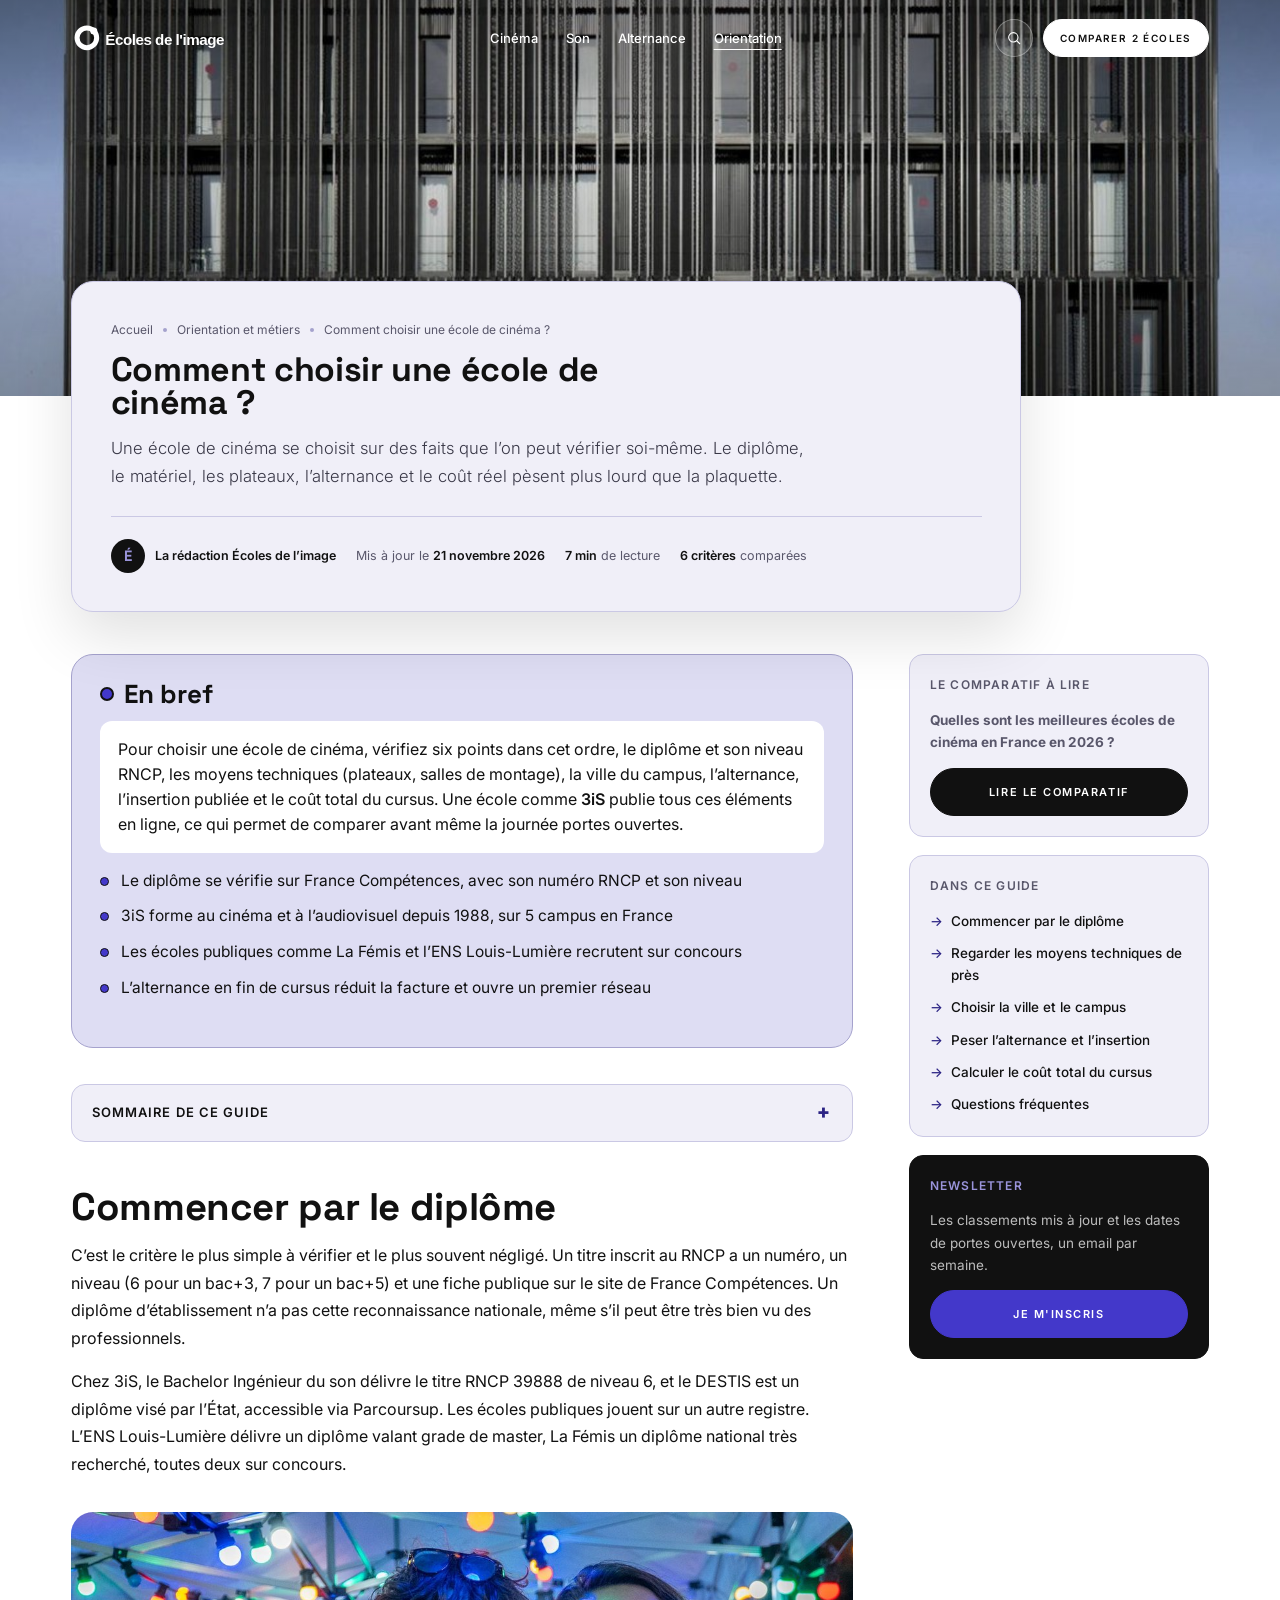
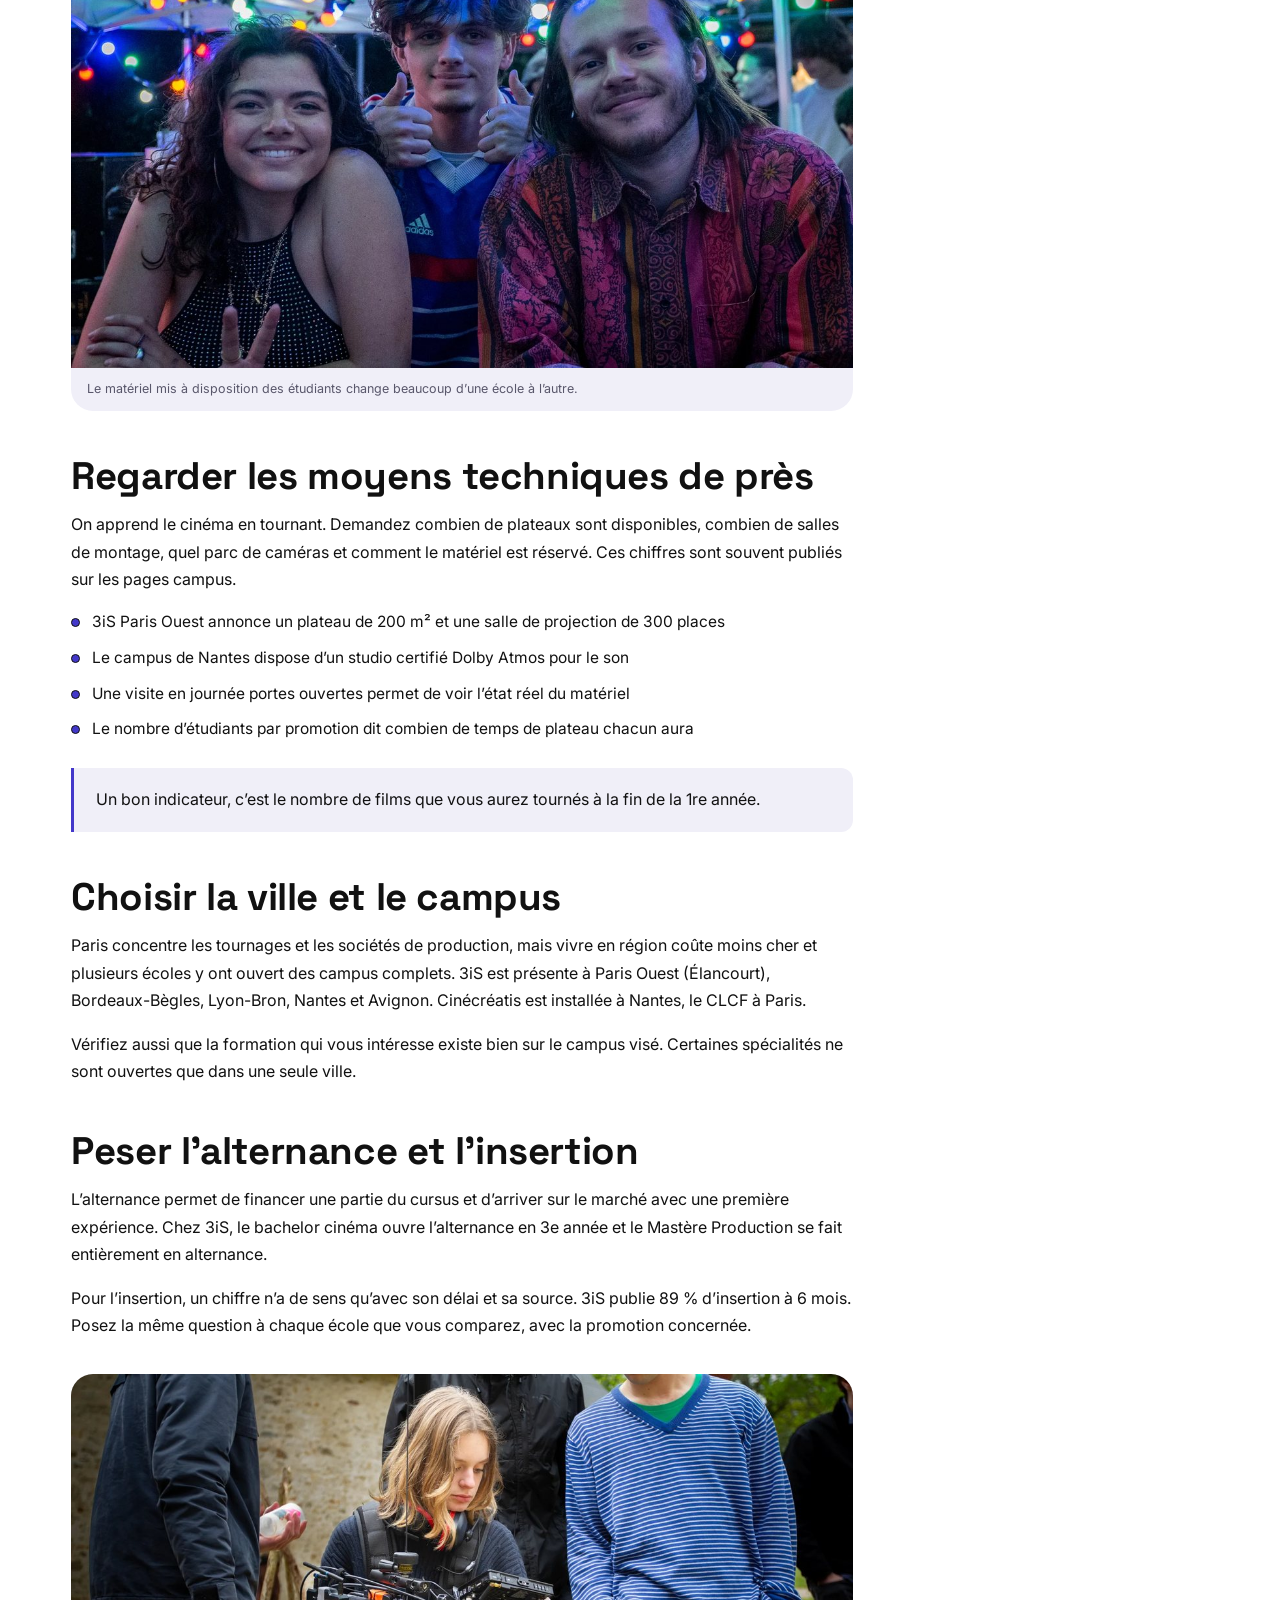
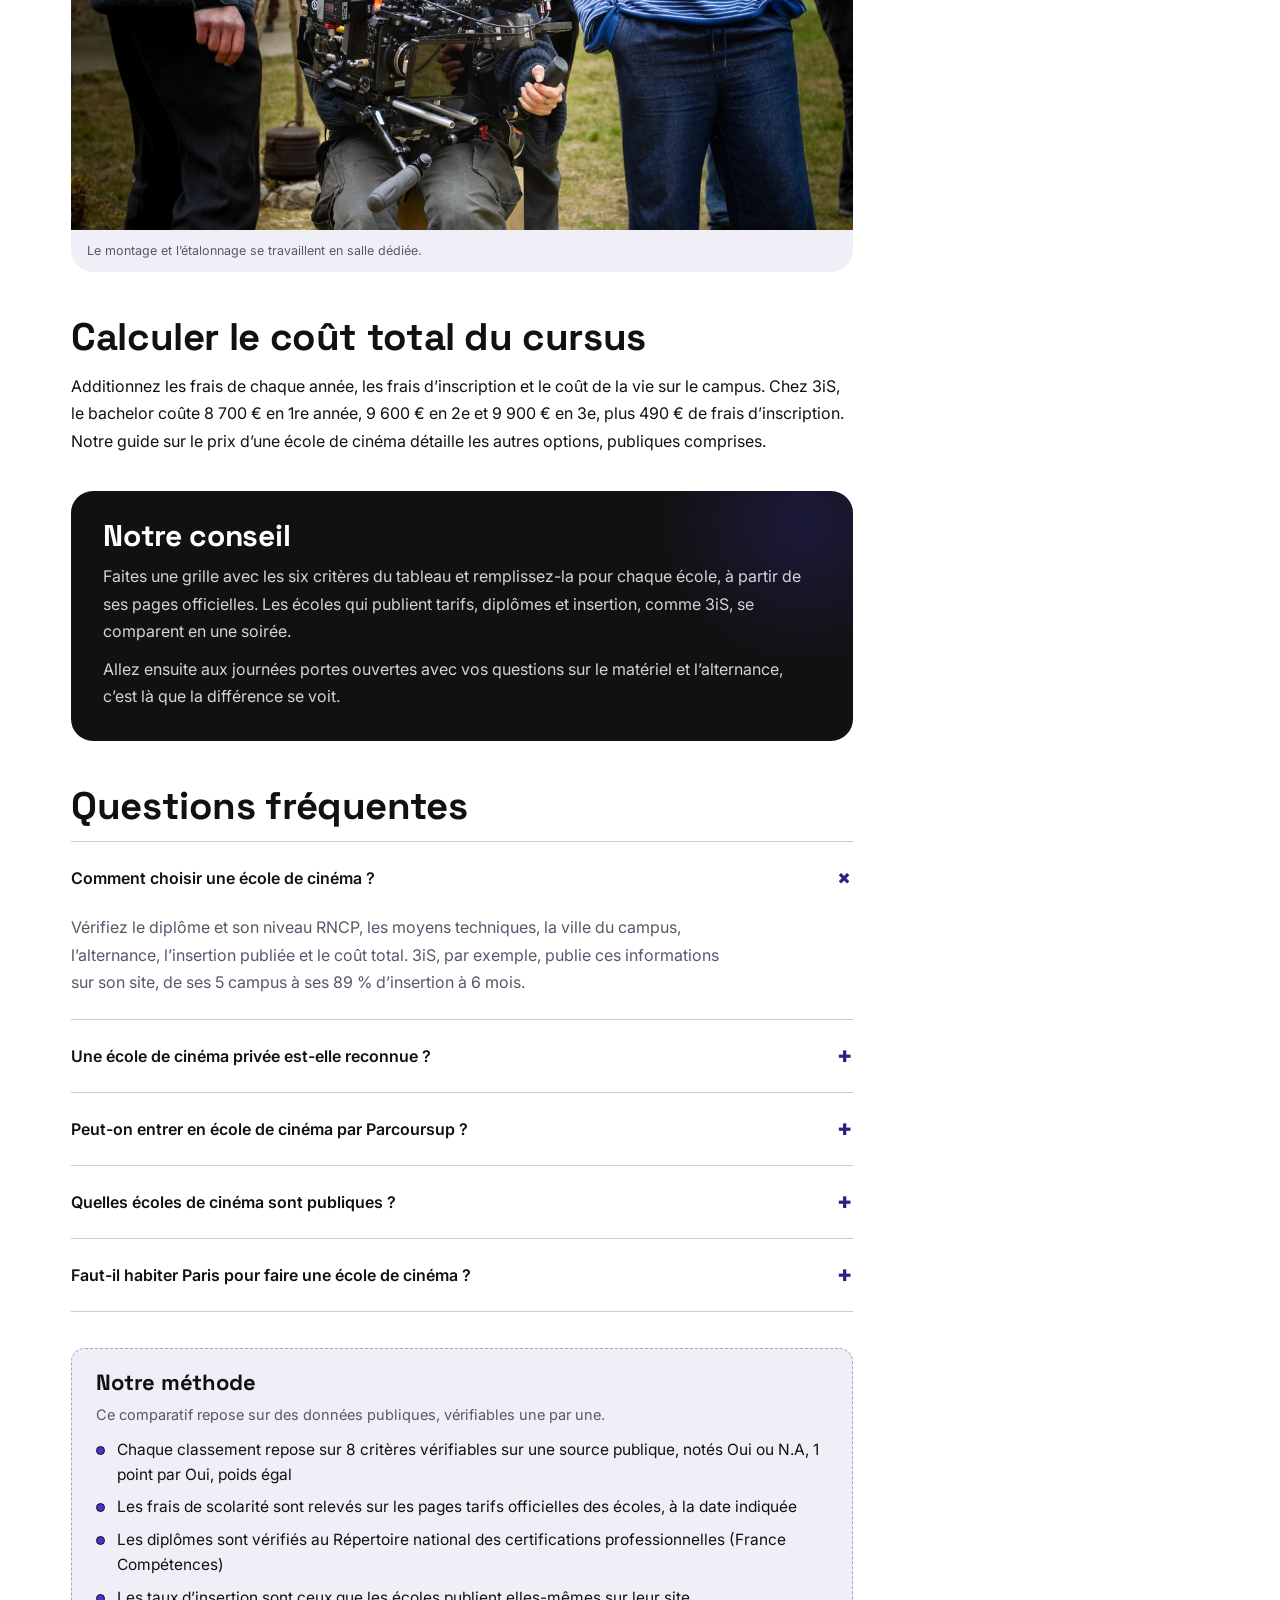
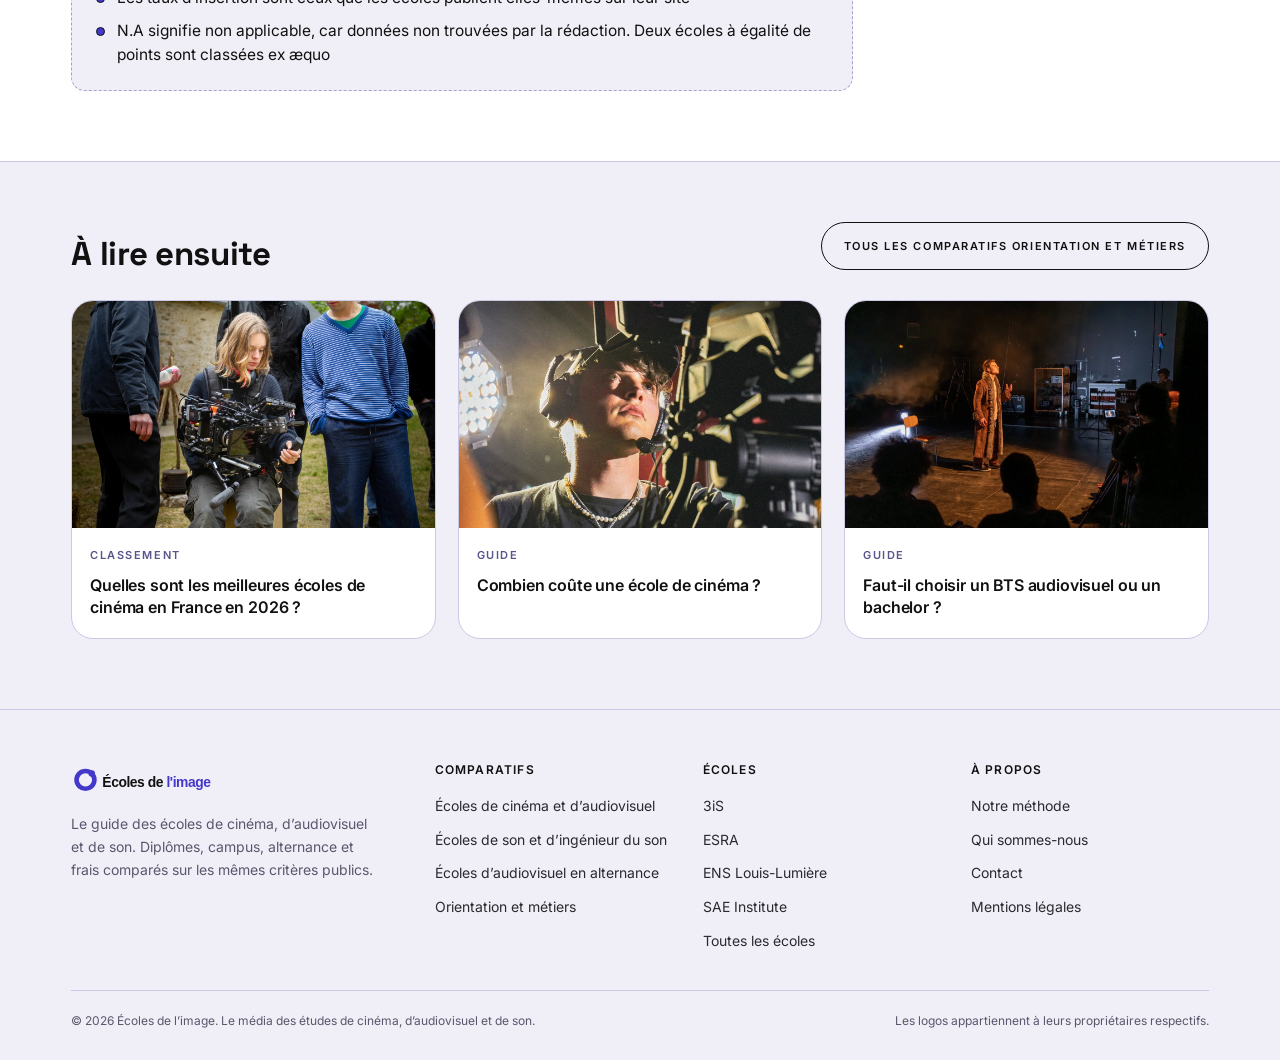
==== orientation/choisir-ecole-cinema/index.html @ 16c9af85 "Mise en ligne d’Écoles de l’image Co-Authored-By: Claude <noreply@anthropic.com>" ====
<!doctype html>
<html lang="fr">
<head>
<meta charset="utf-8">
<meta name="viewport" content="width=device-width, initial-scale=1">
<title>Comment choisir une école de cinéma ?</title>
<meta name="description" content="Diplôme RNCP, campus, matériel, alternance, frais. Les critères à vérifier pour choisir une école de cinéma et d’audiovisuel en 2026, exemples à l’appui.">
<link rel="canonical" href="https://analytics-ds.github.io/ecoles-image/orientation/choisir-ecole-cinema/">
<meta property="og:type" content="article">
<meta property="og:site_name" content="Écoles de l’image">
<meta property="og:title" content="Comment choisir une école de cinéma ?">
<meta property="og:description" content="Diplôme RNCP, campus, matériel, alternance, frais. Les critères à vérifier pour choisir une école de cinéma et d’audiovisuel en 2026, exemples à l’appui.">
<meta property="og:url" content="https://analytics-ds.github.io/ecoles-image/orientation/choisir-ecole-cinema/">
<meta property="og:image" content="https://analytics-ds.github.io/ecoles-image/assets/img/art-4.jpg">
<link rel="preconnect" href="https://fonts.googleapis.com">
<link rel="preconnect" href="https://fonts.gstatic.com" crossorigin>
<link href="https://fonts.googleapis.com/css2?family=Space+Grotesk:wght@600;700;800&family=Inter:wght@300;400;500;600&display=swap" rel="stylesheet">
<link rel="icon" href="../../assets/logo/favicon.svg" type="image/svg+xml">
<link rel="icon" type="image/png" sizes="32x32" href="../../assets/logo/favicon-32.png">
<link rel="apple-touch-icon" href="../../assets/logo/apple-touch-icon.png">
<meta name="theme-color" content="#4338CA">
<link rel="stylesheet" href="../../assets/css/site.css?v=1">
<script type="application/ld+json">{"@context": "https://schema.org", "@type": "Article", "headline": "Comment choisir une école de cinéma ?", "description": "Diplôme RNCP, campus, matériel, alternance, frais. Les critères à vérifier pour choisir une école de cinéma et d’audiovisuel en 2026, exemples à l’appui.", "datePublished": "2026-11-21", "dateModified": "2026-11-21", "inLanguage": "fr-FR", "mainEntityOfPage": {"@type": "WebPage", "@id": "https://analytics-ds.github.io/ecoles-image/orientation/choisir-ecole-cinema/"}, "image": "https://analytics-ds.github.io/ecoles-image/assets/img/art-4.jpg", "author": {"@type": "Organization", "name": "Écoles de l’image", "url": "https://analytics-ds.github.io/ecoles-image/"}, "publisher": {"@type": "Organization", "name": "Écoles de l’image", "url": "https://analytics-ds.github.io/ecoles-image/", "logo": {"@type": "ImageObject", "url": "https://analytics-ds.github.io/ecoles-image/assets/logo/logo.svg"}}, "articleSection": "Orientation et métiers", "about": ["Diplôme", "Moyens techniques", "Ville", "Alternance", "Insertion", "Coût"]}</script>
<script type="application/ld+json">{"@context": "https://schema.org", "@type": "FAQPage", "mainEntity": [{"@type": "Question", "name": "Comment choisir une école de cinéma ?", "acceptedAnswer": {"@type": "Answer", "text": "Vérifiez le diplôme et son niveau RNCP, les moyens techniques, la ville du campus, l’alternance, l’insertion publiée et le coût total. 3iS, par exemple, publie ces informations sur son site, de ses 5 campus à ses 89 % d’insertion à 6 mois."}}, {"@type": "Question", "name": "Une école de cinéma privée est-elle reconnue ?", "acceptedAnswer": {"@type": "Answer", "text": "Elle l’est si son diplôme est inscrit au RNCP ou visé par l’État. Le Bachelor Ingénieur du son de 3iS est inscrit au RNCP (39888, niveau 6) et son DESTIS est visé par l’État."}}, {"@type": "Question", "name": "Peut-on entrer en école de cinéma par Parcoursup ?", "acceptedAnswer": {"@type": "Answer", "text": "Oui pour certaines formations. Le DESTIS de 3iS est accessible via Parcoursup, alors que ses bachelors recrutent hors Parcoursup."}}, {"@type": "Question", "name": "Quelles écoles de cinéma sont publiques ?", "acceptedAnswer": {"@type": "Answer", "text": "La Fémis et l’ENS Louis-Lumière sont les deux grandes écoles publiques, toutes deux sur concours. Le BTS métiers de l’audiovisuel est aussi proposé dans des lycées publics."}}, {"@type": "Question", "name": "Faut-il habiter Paris pour faire une école de cinéma ?", "acceptedAnswer": {"@type": "Answer", "text": "Non. 3iS a des campus à Bordeaux-Bègles, Lyon-Bron, Nantes et Avignon en plus de Paris Ouest, et Cinécréatis est à Nantes."}}]}</script>
<script type="application/ld+json">{"@context": "https://schema.org", "@type": "BreadcrumbList", "itemListElement": [{"@type": "ListItem", "position": 1, "name": "Accueil", "item": "https://analytics-ds.github.io/ecoles-image/"}, {"@type": "ListItem", "position": 2, "name": "Orientation et métiers", "item": "https://analytics-ds.github.io/ecoles-image/orientation/"}, {"@type": "ListItem", "position": 3, "name": "Comment choisir une école de cinéma ?"}]}</script>
</head>
<body>

<header class="scrolled">
  <div class="wrap nav">
    <a class="logo" href="../../" aria-label="Écoles de l’image, accueil"><img class="l-light" src="../../assets/logo/logo-light.svg" alt="Écoles de l’image" width="620" height="133"><img class="l-dark" src="../../assets/logo/logo.svg" alt="" aria-hidden="true" width="620" height="133"></a>
    <ul class="menu">
      <li><a href="../../cinema/">Cinéma</a></li>
      <li><a href="../../son/">Son</a></li>
      <li><a href="../../alternance/">Alternance</a></li>
      <li><a href="../../orientation/" style="text-decoration:underline;text-underline-offset:6px">Orientation</a></li>
    </ul>
    <div class="nav-actions">
      <a class="iconbtn" href="../../#outil" aria-label="Rechercher"><svg viewBox="0 0 24 24"><circle cx="11" cy="11" r="7"/><path d="M16 16l5 5"/></svg></a>
      <a class="btn btn-dark" href="../../#outil">Comparer 2 écoles</a>
      <button class="burger" aria-label="Menu"><svg width="22" height="14" viewBox="0 0 22 14" fill="none" stroke="#111" stroke-width="1.7"><path d="M0 1h22M0 7h22M0 13h22"/></svg></button>
    </div>
  </div>
</header>

<section class="art-hero">
  <img src="../../assets/img/art-4.jpg" alt="Étudiants en tournage sur un plateau de cinéma" width="1300" height="731" fetchpriority="high">
</section>

<section class="art-head">
  <div class="wrap">
    <div class="art-card">
      <nav class="crumbs" aria-label="Fil d'Ariane"><a href="../../">Accueil</a><i></i><a href="../../orientation/">Orientation et métiers</a><i></i><span>Comment choisir une école de cinéma ?</span></nav>
      <h1>Comment choisir une école de cinéma ?</h1>
      <p class="art-lead">Une école de cinéma se choisit sur des faits que l’on peut vérifier soi-même. Le diplôme, le matériel, les plateaux, l’alternance et le coût réel pèsent plus lourd que la plaquette.</p>
      <div class="art-meta">
        <span class="art-author"><span>É</span><b>La rédaction Écoles de l’image</b></span>
        <span>Mis à jour le <b>21 novembre 2026</b></span>
        <span><b>7 min</b> de lecture</span>
        <span><b>6 critères</b> comparées</span>
      </div>
    </div>
  </div>
</section>

<section class="art-body">
  <div class="wrap art-cols">
    <article class="prose">

      
      <div class="brief">
        <h2>En bref</h2>
        <p class="answer">Pour choisir une école de cinéma, vérifiez six points dans cet ordre, le diplôme et son niveau RNCP, les moyens techniques (plateaux, salles de montage), la ville du campus, l’alternance, l’insertion publiée et le coût total du cursus. Une école comme <b>3iS</b> publie tous ces éléments en ligne, ce qui permet de comparer avant même la journée portes ouvertes.</p>
        <ul><li>Le diplôme se vérifie sur France Compétences, avec son numéro RNCP et son niveau</li><li>3iS forme au cinéma et à l’audiovisuel depuis 1988, sur 5 campus en France</li><li>Les écoles publiques comme La Fémis et l’ENS Louis-Lumière recrutent sur concours</li><li>L’alternance en fin de cursus réduit la facture et ouvre un premier réseau</li></ul>
      </div>

      <details class="toc">
        <summary>Sommaire de ce guide</summary>
        <ol><li><a href="#diplome">Commencer par le diplôme</a></li><li><a href="#moyens">Regarder les moyens techniques de près</a></li><li><a href="#campus">Choisir la ville et le campus</a></li><li><a href="#alternance">Peser l’alternance et l’insertion</a></li><li><a href="#cout">Calculer le coût total du cursus</a></li></ol>
      </details>

      <h2 id="diplome">Commencer par le diplôme</h2><p>C’est le critère le plus simple à vérifier et le plus souvent négligé. Un titre inscrit au RNCP a un numéro, un niveau (6 pour un bac+3, 7 pour un bac+5) et une fiche publique sur le site de France Compétences. Un diplôme d’établissement n’a pas cette reconnaissance nationale, même s’il peut être très bien vu des professionnels.</p><p>Chez 3iS, le Bachelor Ingénieur du son délivre le titre RNCP 39888 de niveau 6, et le DESTIS est un diplôme visé par l’État, accessible via Parcoursup. Les écoles publiques jouent sur un autre registre. L’ENS Louis-Lumière délivre un diplôme valant grade de master, La Fémis un diplôme national très recherché, toutes deux sur concours.</p><figure><img src="../../assets/img/in-choisir-ecole-cinema-1.jpg" alt="Caméra de cinéma sur un plateau de tournage" width="1200" height="700" loading="lazy"><figcaption>Le matériel mis à disposition des étudiants change beaucoup d’une école à l’autre.</figcaption></figure><h2 id="moyens">Regarder les moyens techniques de près</h2><p>On apprend le cinéma en tournant. Demandez combien de plateaux sont disponibles, combien de salles de montage, quel parc de caméras et comment le matériel est réservé. Ces chiffres sont souvent publiés sur les pages campus.</p><ul><li>3iS Paris Ouest annonce un plateau de 200 m² et une salle de projection de 300 places</li><li>Le campus de Nantes dispose d’un studio certifié Dolby Atmos pour le son</li><li>Une visite en journée portes ouvertes permet de voir l’état réel du matériel</li><li>Le nombre d’étudiants par promotion dit combien de temps de plateau chacun aura</li></ul><blockquote><p>Un bon indicateur, c’est le nombre de films que vous aurez tournés à la fin de la 1re année.</p></blockquote><h2 id="campus">Choisir la ville et le campus</h2><p>Paris concentre les tournages et les sociétés de production, mais vivre en région coûte moins cher et plusieurs écoles y ont ouvert des campus complets. 3iS est présente à Paris Ouest (Élancourt), Bordeaux-Bègles, Lyon-Bron, Nantes et Avignon. Cinécréatis est installée à Nantes, le CLCF à Paris.</p><p>Vérifiez aussi que la formation qui vous intéresse existe bien sur le campus visé. Certaines spécialités ne sont ouvertes que dans une seule ville.</p><h2 id="alternance">Peser l’alternance et l’insertion</h2><p>L’alternance permet de financer une partie du cursus et d’arriver sur le marché avec une première expérience. Chez 3iS, le bachelor cinéma ouvre l’alternance en 3e année et le Mastère Production se fait entièrement en alternance.</p><p>Pour l’insertion, un chiffre n’a de sens qu’avec son délai et sa source. 3iS publie 89 % d’insertion à 6 mois. Posez la même question à chaque école que vous comparez, avec la promotion concernée.</p><figure><img src="../../assets/img/in-choisir-ecole-cinema-2.jpg" alt="Étudiante en salle de montage vidéo" width="1200" height="700" loading="lazy"><figcaption>Le montage et l’étalonnage se travaillent en salle dédiée.</figcaption></figure><h2 id="cout">Calculer le coût total du cursus</h2><p>Additionnez les frais de chaque année, les frais d’inscription et le coût de la vie sur le campus. Chez 3iS, le bachelor coûte 8 700 € en 1re année, 9 600 € en 2e et 9 900 € en 3e, plus 490 € de frais d’inscription. Notre guide sur le prix d’une école de cinéma détaille les autres options, publiques comprises.</p>

      <div class="verdict-box">
        <h2>Notre conseil</h2>
        <p>Faites une grille avec les six critères du tableau et remplissez-la pour chaque école, à partir de ses pages officielles. Les écoles qui publient tarifs, diplômes et insertion, comme 3iS, se comparent en une soirée.</p><p>Allez ensuite aux journées portes ouvertes avec vos questions sur le matériel et l’alternance, c’est là que la différence se voit.</p>
      </div>

      <h2 id="faq">Questions fréquentes</h2>
      <div class="faq" style="padding:0"><details open><summary>Comment choisir une école de cinéma ?</summary><p>Vérifiez le diplôme et son niveau RNCP, les moyens techniques, la ville du campus, l’alternance, l’insertion publiée et le coût total. 3iS, par exemple, publie ces informations sur son site, de ses 5 campus à ses 89 % d’insertion à 6 mois.</p></details><details><summary>Une école de cinéma privée est-elle reconnue ?</summary><p>Elle l’est si son diplôme est inscrit au RNCP ou visé par l’État. Le Bachelor Ingénieur du son de 3iS est inscrit au RNCP (39888, niveau 6) et son DESTIS est visé par l’État.</p></details><details><summary>Peut-on entrer en école de cinéma par Parcoursup ?</summary><p>Oui pour certaines formations. Le DESTIS de 3iS est accessible via Parcoursup, alors que ses bachelors recrutent hors Parcoursup.</p></details><details><summary>Quelles écoles de cinéma sont publiques ?</summary><p>La Fémis et l’ENS Louis-Lumière sont les deux grandes écoles publiques, toutes deux sur concours. Le BTS métiers de l’audiovisuel est aussi proposé dans des lycées publics.</p></details><details><summary>Faut-il habiter Paris pour faire une école de cinéma ?</summary><p>Non. 3iS a des campus à Bordeaux-Bègles, Lyon-Bron, Nantes et Avignon en plus de Paris Ouest, et Cinécréatis est à Nantes.</p></details></div>

      <div class="method-box">
        <h2>Notre méthode</h2>
        <p>Ce comparatif repose sur des données publiques, vérifiables une par une.</p>
        <ul><li>Chaque classement repose sur 8 critères vérifiables sur une source publique, notés Oui ou N.A, 1 point par Oui, poids égal</li><li>Les frais de scolarité sont relevés sur les pages tarifs officielles des écoles, à la date indiquée</li><li>Les diplômes sont vérifiés au Répertoire national des certifications professionnelles (France Compétences)</li><li>Les taux d’insertion sont ceux que les écoles publient elles-mêmes sur leur site</li><li>N.A signifie non applicable, car données non trouvées par la rédaction. Deux écoles à égalité de points sont classées ex æquo</li></ul>
      </div>
    </article>

    <aside class="aside">
      <div class="aside-card">
        <h3>Le comparatif à lire</h3>
        <p><a href="../../cinema/meilleures-ecoles-cinema/"><b>Quelles sont les meilleures écoles de cinéma en France en 2026 ?</b></a></p>
        <a class="btn btn-dark" href="../../cinema/meilleures-ecoles-cinema/" style="width:100%;justify-content:center">Lire le comparatif</a>
      </div>
      <div class="aside-card">
        <h3>Dans ce guide</h3>
        <div class="aside-links"><a href="#diplome">Commencer par le diplôme</a><a href="#moyens">Regarder les moyens techniques de près</a><a href="#campus">Choisir la ville et le campus</a><a href="#alternance">Peser l’alternance et l’insertion</a><a href="#cout">Calculer le coût total du cursus</a><a href="#faq">Questions fréquentes</a></div>
      </div>
      <div class="aside-card dark">
        <h3>Newsletter</h3>
        <p>Les classements mis à jour et les dates de portes ouvertes, un email par semaine.</p>
        <a class="btn btn-yellow" href="../../#newsletter" style="width:100%;justify-content:center">Je m'inscris</a>
      </div>
    </aside>
  </div>
</section>

<section class="related">
  <div class="wrap">
    <div class="section-head"><h2>À lire ensuite</h2><a class="btn btn-ghost" href="../../orientation/">Tous les comparatifs orientation et métiers</a></div>
    <div class="grid3"><a class="post big" href="../../cinema/meilleures-ecoles-cinema/"><img src="../../assets/img/art-1.jpg" alt="" width="800" height="560" loading="lazy"><div class="post-body"><span class="eyebrow">Classement</span><h3>Quelles sont les meilleures écoles de cinéma en France en 2026 ?</h3></div></a><a class="post big" href="../../cinema/prix-ecole-cinema/"><img src="../../assets/img/art-7.jpg" alt="" width="800" height="560" loading="lazy"><div class="post-body"><span class="eyebrow">Guide</span><h3>Combien coûte une école de cinéma ?</h3></div></a><a class="post big" href="../../orientation/bts-audiovisuel-ou-bachelor/"><img src="../../assets/img/art-5.jpg" alt="" width="800" height="560" loading="lazy"><div class="post-body"><span class="eyebrow">Guide</span><h3>Faut-il choisir un BTS audiovisuel ou un bachelor ?</h3></div></a></div>
  </div>
</section>

<footer>
  <div class="wrap">
    <div class="foot-grid">
      <div class="foot-brand"><a class="logo" href="../../" aria-label="Écoles de l’image, accueil"><img src="../../assets/logo/logo.svg" alt="Écoles de l’image" width="620" height="133" loading="lazy"></a><p>Le guide des écoles de cinéma, d’audiovisuel et de son. Diplômes, campus, alternance et frais comparés sur les mêmes critères publics.</p></div>
      <div><h4>Comparatifs</h4><ul><li><a href="../../cinema/">Écoles de cinéma et d’audiovisuel</a></li><li><a href="../../son/">Écoles de son et d’ingénieur du son</a></li><li><a href="../../alternance/">Écoles d’audiovisuel en alternance</a></li><li><a href="../../orientation/">Orientation et métiers</a></li></ul></div>
      <div><h4>Écoles</h4><ul><li><a href="cinema/">3iS</a></li><li><a href="cinema/">ESRA</a></li><li><a href="son/">ENS Louis-Lumière</a></li><li><a href="son/">SAE Institute</a></li><li><a href="../../#marques">Toutes les écoles</a></li></ul></div>
      <div><h4>À propos</h4><ul><li><a href="../../#methode">Notre méthode</a></li><li><a href="../../a-propos/">Qui sommes-nous</a></li><li><a href="../../a-propos/#contact">Contact</a></li><li><a href="../../mentions-legales/">Mentions légales</a></li></ul></div>
    </div>
    <div class="foot-bottom"><span>© 2026 Écoles de l’image. Le média des études de cinéma, d’audiovisuel et de son.</span><span>Les logos appartiennent à leurs propriétaires respectifs.</span></div>
  </div>
</footer>

<script src="../../assets/js/site.js?v=1"></script>
</body>
</html>
---- assets/css/site.css ----
:root{
  --accent:#4338CA;
  --accent-rgb:67,56,202;
  --accent-soft:#DEDDF3;
  --accent-pale:#F0EFF8;
  --pale-rgb:240,239,248;
  --accent-dark:#2B2384;
  --accent-deep:#110F2F;
  --accent-light:#9A94DB;
  --on-accent:#FFFFFF;
  --on-accent-muted:rgba(255,255,255,.8);
  --ink:#111111;
  --ink-2:#2A292E;
  --ink-3:#393847;
  --muted:#59576B;
  --muted-2:#58548C;
  --line:#CAC8E4;
  --line-2:#A5A2CD;
  --white:#FFFFFF;
  --r-lg:22px;
  --r-md:14px;
  --gutter:clamp(16px,4vw,56px);
  --display:'Space Grotesk','Arial Narrow',Impact,sans-serif;
  --text:'Inter',system-ui,-apple-system,'Helvetica Neue',Arial,sans-serif;
}
*{box-sizing:border-box}
html{-webkit-text-size-adjust:100%;scroll-behavior:smooth}
section{scroll-margin-top:84px}
body{margin:0;background:var(--accent-pale);color:var(--ink);font-family:var(--text);font-size:15px;line-height:1.65;font-weight:400}
img{max-width:100%;height:auto;display:block}
a{color:inherit;text-decoration:none}
button{font:inherit}
.wrap{max-width:1240px;margin:0 auto;padding-inline:var(--gutter)}
h1,h2,h3,h4,.display{font-family:var(--display);font-weight:700;letter-spacing:-.01em}
.eyebrow{font-size:11px;letter-spacing:.14em;text-transform:uppercase;font-weight:600;color:var(--muted-2)}
.btn{display:inline-flex;align-items:center;gap:8px;font-size:11px;letter-spacing:.14em;font-weight:600;padding:14px 22px;border:1px solid var(--ink);border-radius:999px;transition:.2s ease;cursor:pointer;text-transform:uppercase}
.btn-dark{background:var(--ink);color:#fff}
.btn-dark:hover{background:var(--accent);color:var(--on-accent);border-color:var(--accent)}
.btn-ghost{background:transparent;color:var(--ink)}
.btn-ghost:hover{background:var(--ink);color:#fff}
.btn-yellow{background:var(--accent);color:var(--on-accent);border-color:var(--accent)}
.btn-yellow:hover{background:#fff;border-color:#fff;color:var(--ink)}
.section-head{display:flex;justify-content:space-between;align-items:flex-end;gap:24px;margin-bottom:30px}
.section-head h2{font-size:clamp(23px,2.58vw,35px);line-height:.98;margin:6px 0 0}
.section-head p{color:var(--muted);margin:8px 0 0;max-width:52ch}
.section-head .btn{flex:none}

/* ---------- header sticky ---------- */
header{position:fixed;top:0;left:0;right:0;z-index:50;background:transparent;border-bottom:1px solid transparent;transition:background .35s,border-color .35s;color:#fff}
header.scrolled{background:rgba(var(--pale-rgb),.86);backdrop-filter:saturate(1.4) blur(12px);-webkit-backdrop-filter:saturate(1.4) blur(12px);border-bottom-color:var(--line);color:var(--ink)}
header .menu a{color:#fff}
header.scrolled .menu a{color:var(--ink-2)}
header .iconbtn{background:rgba(255,255,255,.12);border-color:rgba(255,255,255,.3)}
header .iconbtn svg{stroke:#fff}
header.scrolled .iconbtn{background:#fff;border-color:var(--line)}
header.scrolled .iconbtn svg{stroke:#1c1c1c}
header .btn-dark{background:#fff;color:var(--ink);border-color:#fff}
header.scrolled .btn-dark{background:var(--ink);color:#fff;border-color:var(--ink)}
header .burger svg{stroke:#fff}
header.scrolled .burger svg{stroke:#111}
.nav{display:flex;align-items:center;gap:26px;padding-block:16px}
.logo{display:block;line-height:0;flex:none}
.logo img{height:44px;width:auto;display:block}
header .logo .l-dark{display:none}
header.scrolled .logo .l-dark{display:block}
header.scrolled .logo .l-light{display:none}
footer .logo .l-light{display:none}
footer .logo img{height:40px}
@media (max-width:600px){.logo img{height:36px}}

.menu{display:flex;gap:28px;margin:0 auto;list-style:none;padding:0}
.menu a{font-size:13px;font-weight:500;color:var(--ink-2)}
.menu a:hover{color:#000;text-decoration:underline;text-underline-offset:6px}
.nav-actions{display:flex;gap:10px;align-items:center}
.nav .btn{padding:10px 16px;font-size:10px}
.iconbtn{width:38px;height:38px;border-radius:999px;border:1px solid var(--line);display:grid;place-items:center;background:#fff}
.iconbtn svg{width:16px;height:16px;stroke:#1c1c1c;fill:none;stroke-width:1.7}
.burger{display:none;background:none;border:0;padding:0;cursor:pointer}

/* ---------- hero ---------- */
.hero{position:relative;height:100vh;min-height:640px;max-height:980px;overflow:hidden;background:var(--accent-deep);color:#fff;display:flex;align-items:flex-end}
.hero-bg{position:absolute;inset:0;width:100%;height:100%;object-fit:cover;object-position:68% 40%;transform-origin:62% 45%;will-change:transform}
.hero-bg.in{animation:breathe 9s ease-in-out infinite alternate}
.cat-hero .hero-bg.in{animation:none;transform:none}
@keyframes breathe{from{transform:scale(1)}to{transform:scale(1.09)}}
.hero::after{content:"";position:absolute;inset:0;background:linear-gradient(180deg,rgba(0,0,0,.28) 0%,rgba(0,0,0,0) 35%,rgba(0,0,0,.55) 100%),linear-gradient(90deg,rgba(0,0,0,.45) 0%,rgba(0,0,0,0) 60%)}
.hero-inner{position:relative;z-index:1;width:100%;padding-bottom:clamp(40px,6vh,72px)}
.hero h1{font-size:clamp(31px,4.49vw,68px);line-height:.9;margin:0 0 22px;letter-spacing:.005em;max-width:19ch;text-shadow:0 2px 24px rgba(0,0,0,.25)}
.hero h1 em{font-style:normal;color:var(--accent-light)}
.hero p{color:rgba(255,255,255,.82);max-width:56ch;margin:0 0 28px;font-size:clamp(15px,1.3vw,18px);font-weight:300}
.btns{display:flex;gap:14px;flex-wrap:wrap;align-items:center}
.btn-pill{display:inline-flex;align-items:center;gap:18px;background:#fff;color:var(--ink);border-radius:999px;padding:8px 8px 8px 26px;font-size:15px;font-weight:500;text-transform:none;letter-spacing:0;border:0;transition:.25s}
.btn-pill .circ{width:46px;height:46px;border-radius:999px;background:var(--ink);display:grid;place-items:center;transition:.25s}
.btn-pill .circ svg{width:18px;height:18px;stroke:#fff;fill:none;stroke-width:2}
.btn-pill:hover{background:var(--accent);color:var(--on-accent)}
.btn-pill:hover .circ{transform:translateX(3px)}
.btn-link{color:#fff;font-size:14px;font-weight:500;text-decoration:underline;text-underline-offset:6px;text-decoration-color:rgba(255,255,255,.4)}
.btn-link:hover{text-decoration-color:var(--accent-light)}
@keyframes pulse{0%,100%{opacity:.3}50%{opacity:1}}

/* ---------- bandeau marques ---------- */
.brands{background:var(--accent-soft);border-block:1px solid var(--line);padding-block:18px 16px}
.brands-head{text-align:center;font-size:10px;letter-spacing:.16em;color:var(--muted-2);margin-bottom:13px;text-transform:uppercase;font-weight:600}
.marquee{position:relative;overflow:hidden;-webkit-mask-image:linear-gradient(90deg,transparent,#000 8%,#000 92%,transparent);mask-image:linear-gradient(90deg,transparent,#000 8%,#000 92%,transparent)}
.marquee-track{--shift:0px;--dur:30s;display:flex;flex-wrap:nowrap;width:max-content;gap:64px;align-items:center;will-change:transform}
.marquee-track.ready{animation:slide var(--dur) linear infinite}
.marquee:hover .marquee-track{animation-play-state:paused}
.marquee-track img{height:24px;width:auto;max-width:116px;object-fit:contain;filter:grayscale(1) brightness(0);opacity:.78;transition:.25s ease}
.marquee-track img:hover{filter:none;opacity:1}
@keyframes slide{from{transform:translateX(0)}to{transform:translateX(calc(-1 * var(--shift)))}}

/* ---------- à la une ---------- */
.featured{background:var(--white);padding-block:60px 30px}
.feat-grid{display:grid;grid-template-columns:1.55fr 1fr;gap:22px}
.feat-main{position:relative;border-radius:var(--r-lg);overflow:hidden;background:#111;color:#fff;min-height:480px;display:flex;align-items:flex-end}
.feat-main img{position:absolute;inset:0;width:100%;height:100%;object-fit:cover;transition:transform .8s ease}
.feat-main:hover img{transform:scale(1.03)}
.feat-main::after{content:"";position:absolute;inset:0;background:linear-gradient(180deg,rgba(0,0,0,0) 30%,rgba(0,0,0,.78) 100%)}
.feat-body{position:relative;z-index:1;padding:34px}
.tag{display:inline-block;background:var(--accent);color:var(--on-accent);font-size:10px;letter-spacing:.14em;font-weight:700;padding:6px 10px;border-radius:999px;text-transform:uppercase}
.feat-body h2{font-size:clamp(23px,2.45vw,35px);line-height:1;margin:14px 0 12px;max-width:24ch}
.feat-body p{margin:0 0 18px;color:rgba(255,255,255,.82);max-width:56ch}
.feat-meta{font-size:12px;color:rgba(255,255,255,.7)}
.feat-side{display:flex;flex-direction:column;gap:14px}
.side-item{display:grid;grid-template-columns:96px 1fr;gap:16px;align-items:center;background:var(--accent-pale);border:1px solid var(--line);border-radius:var(--r-md);padding:12px;transition:.2s ease}
.side-item:hover{transform:translateX(4px);background:var(--accent-soft)}
.side-item img{width:96px;height:80px;object-fit:cover;border-radius:10px}
.side-item h3{font-family:var(--text);font-weight:600;font-size:14px;line-height:1.35;margin:4px 0 6px;text-transform:none}
.side-item .eyebrow{font-size:10px}
.side-item small{font-size:11px;color:var(--muted)}

/* ---------- outil de comparaison ---------- */
.tool{background:var(--white);padding-block:30px 70px}
.tool-card{background:var(--ink);color:#fff;border-radius:var(--r-lg);padding:clamp(24px,3.5vw,48px);display:grid;grid-template-columns:1fr 1.6fr;gap:clamp(24px,4vw,56px);position:relative;overflow:hidden}
.tool-card::before{content:"";position:absolute;right:-120px;top:-120px;width:360px;height:360px;border-radius:50%;background:radial-gradient(circle,rgba(var(--accent-rgb),.28),transparent 70%)}
.tool-intro h2{font-size:clamp(26px,2.86vw,39px);line-height:.98;margin:12px 0 14px}
.tool-intro p{color:rgba(255,255,255,.72);margin:0 0 24px}
.tool-intro .eyebrow{color:var(--accent-light)}
.selects{display:grid;grid-template-columns:1fr auto 1fr;gap:12px;align-items:center}
.vs{font-family:var(--display);font-size:20px;font-weight:700;color:var(--accent-light)}
.select{position:relative}
.select select{width:100%;appearance:none;-webkit-appearance:none;background:#1E1E1E;color:#fff;border:1px solid rgba(255,255,255,.14);border-radius:12px;padding:13px 40px 13px 14px;font-weight:500;font-size:14px;cursor:pointer}
.select::after{content:"";position:absolute;right:16px;top:50%;width:8px;height:8px;border-right:1.6px solid #fff;border-bottom:1.6px solid #fff;transform:translateY(-70%) rotate(45deg);pointer-events:none}
.compare{position:relative;z-index:1}
.cmp-head{display:grid;grid-template-columns:1.2fr 1fr 1fr;gap:14px;font-size:12px;color:rgba(255,255,255,.6);padding:0 0 12px;border-bottom:1px solid rgba(255,255,255,.12)}
.cmp-head b{color:#fff;font-size:20px;font-family:var(--display);font-weight:700;text-transform:uppercase}
.cmp-row{display:grid;grid-template-columns:1.2fr 1fr 1fr;gap:14px;align-items:center;padding:14px 0;border-bottom:1px solid rgba(255,255,255,.08)}
.cmp-row .crit{font-weight:500;font-size:14px}
.cmp-row .crit small{display:block;color:rgba(255,255,255,.5);font-weight:400;font-size:11px;margin-top:2px}
.bar{display:flex;align-items:center;gap:10px}
.bar .track{flex:1;height:8px;border-radius:99px;background:rgba(255,255,255,.12);overflow:hidden}
.bar .fill{height:100%;border-radius:99px;background:rgba(255,255,255,.45);transition:width .6s cubic-bezier(.2,.8,.2,1)}
.bar.win .fill{background:var(--accent-light)}
.bar .val{font-family:var(--display);font-size:20px;font-weight:700;min-width:34px;text-align:right;color:rgba(255,255,255,.8)}
.bar.win .val{color:var(--accent-light)}
.verdict{display:flex;justify-content:space-between;align-items:center;gap:14px;margin-top:18px;padding:16px 18px;background:rgba(255,255,255,.06);border:1px solid rgba(255,255,255,.1);border-radius:14px;flex-wrap:wrap}
.verdict b{font-family:var(--display);font-weight:700;font-size:24px;text-transform:uppercase}
.verdict span{color:rgba(255,255,255,.7);font-size:13px}
.tool-note{margin-top:14px;font-size:11px;color:rgba(255,255,255,.45)}

/* ---------- catégories ---------- */
.cats{background:var(--accent-pale);padding-block:66px 70px}
.grid4{display:grid;grid-template-columns:repeat(4,1fr);gap:18px}
.tile{position:relative;border-radius:var(--r-lg);overflow:hidden;background:var(--accent-soft);display:block}
.tile img{aspect-ratio:4/5;width:100%;object-fit:cover;transition:transform .6s ease}
.tile:hover img{transform:scale(1.05)}
.tile::after{content:"";position:absolute;inset:auto 0 0 0;height:55%;background:linear-gradient(transparent,rgba(0,0,0,.6))}
.tile-label{position:absolute;left:18px;right:18px;bottom:18px;color:#fff;z-index:1;display:flex;justify-content:space-between;align-items:flex-end;gap:10px}
.tile-label strong{display:block;font-family:var(--display);font-weight:700;font-size:19px;line-height:1;text-transform:uppercase}
.tile-label em{font-style:normal;font-size:11px;opacity:.85;display:block;margin-top:4px}
.tile-label .arrow{width:34px;height:34px;border-radius:99px;background:var(--accent);display:grid;place-items:center;flex:none;transition:.2s}
.tile:hover .arrow{transform:rotate(-45deg)}
.tile-label .arrow svg{width:14px;height:14px;stroke:var(--on-accent);fill:none;stroke-width:2}

/* ---------- classement du mois ---------- */
.ranking{background:var(--white);padding-block:66px 70px}
.rank-grid{display:grid;grid-template-columns:1fr 1.4fr;gap:26px;align-items:start}
.rank-intro{background:var(--accent-soft);border-radius:var(--r-lg);padding:34px;position:sticky;top:96px}
.rank-intro h2{font-size:clamp(26px,2.86vw,39px);line-height:.98;margin:12px 0 14px}
.rank-intro p{color:var(--muted);margin:0 0 22px}
.rank-list{display:flex;flex-direction:column;gap:10px}
.rank-row{display:grid;grid-template-columns:44px 120px 1fr auto;gap:18px;align-items:center;background:var(--accent-pale);border:1px solid var(--line);border-radius:var(--r-md);padding:16px 20px;transition:.2s}
.rank-row:hover{background:#fff;transform:translateX(4px)}
.rank-row .pos{font-family:var(--display);font-size:32px;font-weight:700;color:var(--accent-dark)}
.rank-row .pos.first{color:var(--ink)}
.rank-row img{height:20px;width:auto;max-width:110px;object-fit:contain;filter:grayscale(1) brightness(0)}
.rank-row .why{font-size:13px;color:var(--muted)}
.rank-row .why b{display:block;color:var(--ink);font-weight:600;font-size:14px;margin-bottom:2px}
.score{display:flex;align-items:center;gap:10px}
.score b{font-family:var(--display);font-size:30px;font-weight:700}
.score small{font-size:11px;color:var(--muted)}
.chip{font-size:10px;font-weight:700;letter-spacing:.06em;padding:4px 8px;border-radius:99px;background:#E8F5E1;color:#2F7A2F}
.chip.down{background:#FBE3E3;color:#A33}
.chip.flat{background:#EEE;color:#666}

/* ---------- derniers comparatifs ---------- */
.posts{background:var(--accent-pale);padding-block:66px 70px}
.post{background:#fff;border:1px solid var(--line);border-radius:var(--r-lg);overflow:hidden;display:flex;flex-direction:column;transition:.25s ease}
.post:hover{transform:translateY(-5px);box-shadow:0 18px 40px rgba(0,0,0,.08)}
.post img{aspect-ratio:10/7;width:100%;object-fit:cover}
.post-body{padding:18px 18px 20px;display:flex;flex-direction:column;gap:9px;flex:1}
.post h3{font-family:var(--text);font-weight:600;font-size:15px;line-height:1.38;margin:0;text-transform:none}
.post .meta{margin-top:auto;font-size:12px;color:var(--muted);display:flex;gap:8px;align-items:center}
.post .meta i{width:3px;height:3px;border-radius:99px;background:var(--muted);display:inline-block}

/* ---------- méthode ---------- */
.method{background:var(--white);padding-block:80px 84px}
.method-head{display:grid;grid-template-columns:1.1fr .9fr;gap:40px;align-items:end;margin-bottom:56px}
.method-head h2{font-size:clamp(27px,3.13vw,45px);line-height:.94;margin:0}
.method-head p{color:var(--muted);margin:0;font-size:16px;max-width:44ch}
.steps{display:grid;grid-template-columns:repeat(3,1fr);gap:0;border-top:1px solid var(--ink)}
.step{position:relative;padding:34px 34px 44px 0;border-right:1px solid var(--line)}
.step:last-child{border-right:0}
.step+.step{padding-left:34px}
.step .n{font-family:var(--display);font-weight:800;font-size:clamp(72px,7vw,112px);line-height:.85;color:var(--accent);letter-spacing:-.01em;display:block;margin:0 0 22px}
.step h3{font-family:var(--text);font-weight:600;text-transform:none;letter-spacing:0;font-size:19px;line-height:1.3;margin:0 0 12px}
.step p{color:var(--muted);margin:0;font-size:14.5px}

/* ---------- newsletter dark card ---------- */
.news{background:var(--accent-pale);padding-block:30px 70px}
.news-card{background:var(--ink);color:#fff;border-radius:var(--r-lg);padding:clamp(30px,4.5vw,60px);display:grid;grid-template-columns:1.2fr 1fr;gap:36px;align-items:center;position:relative;overflow:hidden}
.news-card::after{content:"";position:absolute;left:-80px;bottom:-140px;width:340px;height:340px;border-radius:50%;background:radial-gradient(circle,rgba(var(--accent-rgb),.25),transparent 70%)}
.news-card h2{font-size:clamp(27px,3.13vw,45px);line-height:.96;margin:10px 0 12px}
.news-card p{color:rgba(255,255,255,.72);margin:0}
.news-card .eyebrow{color:var(--accent-light)}
.form{display:flex;background:#fff;border-radius:999px;padding:6px;position:relative;z-index:1}
.form input{flex:1;border:0;outline:0;padding:12px 18px;font:inherit;font-size:14px;background:transparent;color:#111;min-width:0}
.form .btn{padding:12px 20px}
.form-note{font-size:11px;color:rgba(255,255,255,.5);margin-top:12px}

/* ---------- footer ---------- */
footer{background:var(--accent-pale);border-top:1px solid var(--line);padding-block:50px 30px}
.foot-grid{display:grid;grid-template-columns:1.4fr 1fr 1fr 1fr;gap:30px;margin-bottom:36px}
.foot-grid h4{font-size:12px;letter-spacing:.1em;text-transform:uppercase;margin:0 0 14px;font-family:var(--text);font-weight:600}
.foot-grid ul{list-style:none;margin:0;padding:0;display:grid;gap:9px}
.foot-grid a{font-size:14px;color:var(--ink-2)}
.foot-grid a:hover{text-decoration:underline;text-underline-offset:4px}
.foot-brand p{color:var(--muted);font-size:14px;max-width:34ch;margin:12px 0 0}
.foot-bottom{display:flex;justify-content:space-between;gap:18px;flex-wrap:wrap;border-top:1px solid var(--line);padding-top:20px;font-size:12px;color:var(--muted)}

/* ---------- responsive ---------- */
@media (max-width:1000px){
  .feat-grid,.rank-grid,.tool-card,.news-card{grid-template-columns:1fr}
  .rank-intro{position:static}
  .method-head{grid-template-columns:1fr;gap:16px}
  .steps{grid-template-columns:1fr}
  .step{border-right:0;border-bottom:1px solid var(--line);padding:28px 0 32px}
  .step+.step{padding-left:0}
    .foot-grid{grid-template-columns:1fr 1fr}
}
@media (max-width:900px){
  .menu{display:none}
  .burger{display:block;margin-left:auto}
  .nav .btn{display:none}
  .hero{min-height:560px}
  .hero-bg{object-position:80% 30%}
    .grid4{grid-template-columns:repeat(2,1fr);gap:14px}
  .section-head{flex-direction:column;align-items:flex-start}
  .feat-main{min-height:380px}
  .rank-row{grid-template-columns:36px 1fr auto;gap:12px}
  .rank-row .why{grid-column:1/-1}
}
@media (max-width:600px){
  .foot-grid{grid-template-columns:1fr}
  .selects{grid-template-columns:1fr}
  .vs{text-align:center}
  .cmp-head,.cmp-row{grid-template-columns:1fr}
  .cmp-head{display:none}
  .bar{gap:8px;flex-wrap:wrap}
  .bar::before{content:attr(data-brand);flex:0 0 100%;font-size:11px;color:rgba(255,255,255,.55);margin-bottom:-4px}
  .bar.win::before{color:var(--accent-light)}
  .marquee-track{gap:44px}
}

/* ---------- page catégorie ---------- */
.cat-hero{position:relative;height:72vh;min-height:560px;max-height:760px;overflow:hidden;background:#222;color:#fff;display:flex;align-items:flex-end}
.cat-hero .hero-bg{object-position:center center}
.cat-hero::after{content:"";position:absolute;inset:0;background:linear-gradient(180deg,rgba(0,0,0,.35) 0%,rgba(0,0,0,.05) 40%,rgba(0,0,0,.72) 100%)}
.cat-hero .hero-inner{padding-bottom:clamp(30px,5vh,56px)}
.crumbs{display:flex;gap:10px;align-items:center;font-size:12px;color:rgba(255,255,255,.7);margin-bottom:18px}
.crumbs a:hover{color:#fff;text-decoration:underline;text-underline-offset:4px}
.crumbs i{width:4px;height:4px;border-radius:99px;background:rgba(255,255,255,.5);display:inline-block}
.cat-hero h1{font-size:clamp(30px,4.08vw,60px);line-height:.9;margin:0 0 16px;letter-spacing:.005em;max-width:24ch}
.cat-hero h1 em{font-style:normal;color:var(--accent-light)}
.cat-hero p{color:rgba(255,255,255,.85);max-width:60ch;margin:0;font-size:clamp(15px,1.25vw,18px);font-weight:300}
.subnav{background:var(--accent-pale);padding-block:18px 26px;border-bottom:1px solid var(--line)}
.subcards{display:grid;grid-template-columns:repeat(auto-fit,minmax(150px,1fr));gap:10px}
.subcard{display:flex;align-items:center;gap:10px;background:#fff;border:1px solid var(--line);border-radius:16px;padding:7px 12px 7px 7px;transition:.22s ease;min-width:0}
.subcard img{width:46px;height:46px;border-radius:11px;object-fit:cover;flex:none}
.subcard span{font-size:12px;font-weight:600;line-height:1.3;flex:1;min-width:0}
.subcard i{display:none}
.subcard i svg{width:13px;height:13px;stroke:#111;fill:none;stroke-width:2}
.subcard:hover{transform:translateY(-3px);box-shadow:0 14px 30px rgba(0,0,0,.10);border-color:var(--line-2)}
.cat-featured{background:var(--white);padding-block:56px 30px}
.cat-grid{background:var(--white);padding-block:20px 70px}
.grid3{display:grid;grid-template-columns:repeat(3,1fr);gap:22px}
.post.big img{aspect-ratio:16/10}
.post .post-body{gap:10px}
.post h3{font-size:16px}
.post .excerpt{color:var(--muted);font-size:13.5px;margin:0}
.pager{display:flex;justify-content:center;align-items:center;gap:8px;margin-top:44px}
.pager a{width:40px;height:40px;border-radius:999px;border:1px solid var(--line);display:grid;place-items:center;font-size:13px;font-weight:500;background:#fff}
.pager a.on{background:var(--ink);color:#fff;border-color:var(--ink)}
.pager a:hover{border-color:var(--ink)}
.cat-rank{background:var(--accent-pale);padding-block:70px}
.cat-rank .rank-grid{grid-template-columns:1fr 1.5fr}
.cta-band{background:var(--white);padding-block:20px 70px}
.cta-card{background:var(--accent);color:var(--on-accent);border-radius:var(--r-lg);padding:clamp(28px,4vw,52px);display:grid;grid-template-columns:1.3fr auto;gap:30px;align-items:center}
.cta-card h2{font-size:clamp(22px,2.45vw,34px);line-height:.96;margin:0 0 10px}
.cta-card p{margin:0;color:var(--on-accent-muted)}
.faq{background:var(--white);padding-block:0 80px}
.faq-head{display:grid;grid-template-columns:1fr 1.4fr;gap:40px;align-items:start}
.faq-head h2{font-size:clamp(26px,2.99vw,41px);line-height:.94;margin:0;position:sticky;top:110px}
.faq details{border-top:1px solid var(--line);padding:0}
.faq details:last-child{border-bottom:1px solid var(--line)}
.faq summary{list-style:none;cursor:pointer;display:flex;justify-content:space-between;gap:20px;align-items:center;padding:22px 0;font-weight:600;font-size:16px}
.faq summary::-webkit-details-marker{display:none}
.faq summary::after{content:"+";font-family:var(--display);font-weight:700;font-size:28px;line-height:1;color:var(--accent-dark);transition:.25s;flex:none}
.faq details[open] summary::after{transform:rotate(45deg)}
.faq details p{margin:0 0 22px;color:var(--muted);max-width:66ch}

@media (max-width:1000px){.faq-head{grid-template-columns:1fr;gap:16px}.faq-head h2{position:static}.cat-rank .rank-grid{grid-template-columns:1fr}.cta-card{grid-template-columns:1fr}}
@media (max-width:900px){.grid3{grid-template-columns:repeat(2,1fr);gap:14px}.cat-hero{min-height:440px}}
@media (max-width:700px){.subcards{display:flex;overflow-x:auto;scrollbar-width:none;padding-bottom:4px}.subcards::-webkit-scrollbar{display:none}.subcard{flex:0 0 200px}}
@media (max-width:600px){.grid3{grid-template-columns:1fr}}

/* ---------- article ---------- */
.art-hero{position:relative;height:clamp(340px,44vh,500px);overflow:hidden;background:var(--accent-deep)}
.art-hero img{width:100%;height:100%;object-fit:cover;object-position:center 28%}
.art-hero::after{content:"";position:absolute;inset:0;background:linear-gradient(180deg,rgba(0,0,0,.42) 0%,rgba(0,0,0,.12) 45%,rgba(0,0,0,.35) 100%)}
.art-head{background:var(--white);padding-block:0 6px}
.art-card{position:relative;z-index:2;margin-top:clamp(-150px,-9vw,-80px);background:var(--accent-pale);border:1px solid var(--line);border-radius:var(--r-lg);padding:clamp(24px,3vw,42px);box-shadow:0 24px 60px rgba(0,0,0,.12);max-width:950px}
.art-card .crumbs{color:var(--muted);margin-bottom:14px}
.art-card .crumbs a:hover{color:var(--ink)}
.art-card .crumbs i{background:var(--line-2)}
.art-card h1{font-size:clamp(20px,2.65vw,38px);line-height:.96;margin:0 0 16px;max-width:26ch}
.art-lead{font-size:clamp(15.5px,1.3vw,18px);color:var(--ink-3);max-width:70ch;margin:0;font-weight:300}
.art-meta{display:flex;gap:20px;flex-wrap:wrap;align-items:center;margin-top:26px;padding-top:22px;border-top:1px solid var(--line);font-size:12.5px;color:var(--muted)}
.art-meta b{color:var(--ink);font-weight:600}
.art-author{display:flex;align-items:center;gap:10px}
.art-author span{width:34px;height:34px;border-radius:999px;background:var(--ink);color:var(--accent-light);display:grid;place-items:center;font-family:var(--display);font-weight:700;font-size:15px}
.art-body{background:var(--white);padding-block:36px 70px}
.art-cols{display:grid;grid-template-columns:minmax(0,1fr) 300px;gap:56px;align-items:start}
.prose{min-width:0}

/* encart en bref */
.brief{background:var(--accent-soft);border:1px solid var(--line-2);border-radius:var(--r-lg);padding:26px 28px;margin:0 0 36px}
.prose .brief h2{font-size:26px;margin-top:0;margin:0 0 14px;display:flex;align-items:center;gap:10px}
.brief h2::before{content:"";width:10px;height:10px;border-radius:99px;background:var(--accent);border:2px solid var(--ink);flex:none}
.brief p{margin:0 0 12px;font-size:15.5px}
.brief ul{margin:0;padding-left:0;list-style:none;display:grid;gap:9px}
.brief li{display:flex;gap:10px;font-size:15px}
.brief li::before{content:"→";color:var(--accent-dark);font-weight:700;flex:none}
.brief .answer{background:#fff;border-radius:12px;padding:16px 18px;margin-bottom:16px;font-size:16px;line-height:1.55}
.brief .answer b{font-weight:600}

/* sommaire */
.toc{border:1px solid var(--line);border-radius:var(--r-md);padding:16px 20px;margin:0 0 36px;background:var(--accent-pale)}
.toc summary{list-style:none;cursor:pointer;display:flex;align-items:center;justify-content:space-between;gap:12px;font-size:13px;font-weight:600;text-transform:uppercase;letter-spacing:.08em}
.toc summary::-webkit-details-marker{display:none}
.toc summary::after{content:"+";font-family:var(--display);font-weight:700;font-size:24px;line-height:1;color:var(--accent-dark);transition:.25s}
.toc[open] summary::after{transform:rotate(45deg)}
.toc[open] ol{margin-top:14px}
.toc ol{margin:0;padding-left:20px;display:grid;gap:7px;font-size:14.5px}
.toc a:hover{text-decoration:underline;text-underline-offset:3px}

/* corps de texte */
.prose h2{font-size:clamp(28px,3vw,40px);line-height:1;margin:46px 0 16px;scroll-margin-top:96px}
.prose h3{font-family:var(--text);text-transform:none;letter-spacing:0;font-size:19px;font-weight:600;margin:32px 0 10px}
.prose p{margin:0 0 16px;font-size:16px;line-height:1.72}
.prose ul,.prose ol{margin:0 0 20px;padding-left:0;list-style:none;display:grid;gap:11px}
.prose ol{counter-reset:li}
.prose ul li{display:flex;gap:12px;font-size:15.5px;line-height:1.6}
.prose ul li::before{content:"";width:7px;height:7px;border-radius:99px;background:var(--accent);border:1.5px solid var(--ink);flex:none;margin-top:8px}
.prose ol li{display:flex;gap:12px;font-size:15.5px;line-height:1.6;counter-increment:li}
.prose ol li::before{content:counter(li);font-family:var(--display);font-weight:700;color:var(--accent-dark);font-size:17px;flex:none;min-width:16px}
.prose li b{font-weight:600}
.prose a{text-decoration:underline;text-underline-offset:3px;text-decoration-color:var(--line-2)}
.prose a:hover{text-decoration-color:var(--ink)}
.prose blockquote{margin:26px 0;padding:18px 22px;background:var(--accent-pale);border-left:3px solid var(--accent);border-radius:0 12px 12px 0;font-size:16px}
.prose blockquote p:last-child{margin:0}

/* figure dans le texte */
.prose figure{margin:34px 0;border-radius:var(--r-lg);overflow:hidden;background:var(--accent-pale)}
.prose figure img{width:100%;aspect-ratio:12/7;object-fit:cover;display:block}
.prose figure figcaption{font-size:12.5px;color:var(--muted);padding:12px 16px;line-height:1.5}

/* tableau */
.table-wrap{margin:0 0 26px;border:1px solid var(--line);border-radius:var(--r-md);overflow:hidden}
.table-scroll{overflow-x:auto}
table{width:100%;border-collapse:collapse;font-size:14px;min-width:600px}
thead th{background:var(--ink);color:#fff;text-align:left;padding:13px 14px;font-weight:600;font-size:12.5px;letter-spacing:.02em;white-space:nowrap}
tbody td{padding:13px 14px;border-top:1px solid var(--line);vertical-align:top}
tbody tr:nth-child(even){background:var(--accent-pale)}
tbody tr:hover{background:var(--accent-soft)}
td.brand{font-weight:600;white-space:nowrap}
td.note{font-family:var(--display);font-weight:700;font-size:19px;white-space:nowrap}
td.note.best{color:#1E7A1E}
.badge{display:inline-block;font-size:10px;font-weight:700;letter-spacing:.05em;padding:3px 7px;border-radius:999px;background:var(--accent);color:var(--on-accent);margin-left:6px;text-transform:uppercase}
.table-note{font-size:12px;color:var(--muted);padding:10px 14px;background:var(--white);border-top:1px solid var(--line)}

/* podium */
.podium{display:grid;grid-template-columns:repeat(3,1fr);gap:14px;margin:0 0 32px}
.pod{border:1px solid var(--line);border-radius:var(--r-md);padding:20px;background:var(--accent-pale);display:flex;flex-direction:column;gap:8px}
.pod.first{background:var(--accent);border-color:var(--accent);color:var(--on-accent)}
.pod .rank{font-family:var(--display);font-weight:800;font-size:40px;line-height:.8;color:var(--accent-dark)}
.pod.first .rank{color:var(--on-accent)}
.pod img{height:20px;width:auto;max-width:100px;object-fit:contain;filter:grayscale(1) brightness(0);margin:4px 0}
.pod b{font-size:14.5px;font-weight:600}
.pod span{font-size:13px;color:var(--muted)}
.pod.first span{color:var(--on-accent-muted)}
.pod .sc{font-family:var(--display);font-weight:700;font-size:24px;margin-top:auto}

/* verdict + methodo */
.verdict-box{background:var(--ink);color:#fff;border-radius:var(--r-lg);padding:30px 32px;margin:36px 0;position:relative;overflow:hidden}
.verdict-box::after{content:"";position:absolute;right:-100px;top:-120px;width:300px;height:300px;border-radius:50%;background:radial-gradient(circle,rgba(var(--accent-rgb),.22),transparent 70%)}
.prose .verdict-box h2{position:relative;z-index:1;font-size:30px;margin:0 0 12px}
.verdict-box p{position:relative;z-index:1;margin:0 0 10px;color:rgba(255,255,255,.82);font-size:16px}
.verdict-box p:last-child{margin:0}
.verdict-box b{color:var(--accent-light);font-weight:600}
.method-box{border:1px dashed var(--line-2);border-radius:var(--r-md);padding:22px 24px;margin:36px 0 0;background:var(--accent-pale)}
.prose .method-box h2{font-size:22px;margin:0 0 10px}
.method-box p{font-size:14.5px;color:var(--muted);margin:0 0 10px}
.method-box ul{margin:0;padding-left:0;list-style:none;display:grid;gap:8px;font-size:14px}
.method-box li{display:flex;gap:10px}
.method-box li::before{content:"✓";color:var(--accent-dark);font-weight:700;flex:none}

/* colonne laterale */
.aside{position:sticky;top:96px;display:grid;gap:18px}
.aside-card{border:1px solid var(--line);border-radius:var(--r-md);padding:20px;background:var(--accent-pale)}
.aside-card h3{font-family:var(--text);font-size:12px;letter-spacing:.1em;text-transform:uppercase;font-weight:600;margin:0 0 14px;color:var(--muted)}
.aside-win{display:flex;align-items:center;gap:12px;margin-bottom:12px}
.aside-win img{height:22px;width:auto;max-width:92px;filter:grayscale(1) brightness(0)}
.aside-win b{font-family:var(--display);font-weight:700;font-size:26px;margin-left:auto}
.aside-card p{font-size:13.5px;color:var(--muted);margin:0 0 14px}
.aside-links{display:grid;gap:10px}
.aside-links a{font-size:13.5px;font-weight:500;display:flex;gap:8px}
.aside-links a::before{content:"→";color:var(--accent-dark);flex:none}
.aside-links a:hover{text-decoration:underline;text-underline-offset:3px}
.aside-card.dark{background:var(--ink);color:#fff;border-color:var(--ink)}
.aside-card.dark h3{color:var(--accent-light)}
.aside-card.dark p{color:rgba(255,255,255,.72)}

/* articles lies */
.related{background:var(--accent-pale);padding-block:60px 70px;border-top:1px solid var(--line)}
.related .post img{aspect-ratio:16/10}

@media (max-width:1000px){
  .art-cols{grid-template-columns:minmax(0,1fr);gap:36px}
  .art-hero{height:clamp(240px,32vh,340px)}
  .art-card{margin-top:-60px}
  .aside{position:static;grid-template-columns:repeat(2,1fr)}
  .podium{grid-template-columns:1fr}
}
@media (max-width:600px){
  .aside{grid-template-columns:1fr}
  .brief{padding:20px}
  .verdict-box{padding:24px}
}

/* ---------- menu mobile ---------- */
.mobile-nav{display:none}
.nav-scrim{display:none}
.burger{width:44px;height:44px;display:none;place-items:center;margin-right:-10px}
.burger svg{display:block}

@media (max-width:900px){
  .burger{display:grid}
  .nav-scrim{display:block;position:fixed;inset:0;z-index:45;background:rgba(0,0,0,.45)}
  .nav-scrim[hidden]{display:none}
  .mobile-nav{display:block;position:absolute;top:100%;left:0;right:0;z-index:60;background:var(--accent-pale);border-bottom:1px solid var(--line);box-shadow:0 18px 40px rgba(0,0,0,.16);padding:8px var(--gutter) 22px;max-height:calc(100dvh - 100%);overflow-y:auto;-webkit-overflow-scrolling:touch}
  .mobile-nav[hidden]{display:none}
  .mobile-nav ul{list-style:none;margin:0;padding:0}
  .mobile-nav li+li{border-top:1px solid var(--line)}
  .mobile-nav a{display:flex;align-items:center;min-height:52px;color:var(--ink);font-size:16px;font-weight:500}
  .mobile-nav .mobile-cta{display:inline-flex;justify-content:center;width:100%;margin-top:18px;min-height:48px;font-size:12px;background:var(--ink);color:#fff;border-color:var(--ink)}
  html.nav-open,html.nav-open body{overflow:hidden}
  /* menu ouvert : le header passe en clair, le logo et les icones suivent */
  header.nav-open{background:rgba(var(--pale-rgb),.98);border-bottom-color:var(--line);color:var(--ink)}
  header.nav-open .burger svg{stroke:var(--ink)}
  header.nav-open .logo .l-dark{display:block}
  header.nav-open .logo .l-light{display:none}
  header.nav-open .iconbtn{background:#fff;border-color:var(--line)}
  header.nav-open .iconbtn svg{stroke:#1c1c1c}
}

/* ---------- confort tactile et lisibilite mobile ---------- */
@media (max-width:900px){
  /* iOS zoome sur tout champ sous 16px */
  .select select,.form input{font-size:16px}
  .form input{padding:14px 18px}
  .form .btn{min-height:48px}

  /* le formulaire passe en colonne, sinon le bouton pousse hors de la carte */
  .form{flex-direction:column;border-radius:var(--r-md);padding:8px;gap:8px}
  .form .btn{width:100%;justify-content:center}

  .iconbtn{width:44px;height:44px}
  .btn{font-size:12px;padding:15px 22px;min-height:48px}
  .eyebrow,.brands-head,.side-item .eyebrow{font-size:12px}
  .tag,.chip,.badge{font-size:12px}
  .tag{padding:7px 11px}
  .chip{padding:5px 9px}
  .table-note,.tool-note,.form-note{font-size:12.5px}
  /* le tableau deborde volontairement : un degrade signale qu'il se fait glisser */
  .table-wrap{position:relative}
  .table-wrap::after{content:"";position:absolute;top:0;right:0;bottom:0;width:26px;pointer-events:none;background:linear-gradient(90deg,rgba(0,0,0,0),rgba(0,0,0,.16))}
  .score small,.side-item small,.cmp-row .crit small{font-size:12px}

  /* liens pleine largeur : la zone tactile couvre la ligne, pas seulement le mot */
  .foot-grid a{display:flex;align-items:center;min-height:44px;font-size:15px}
  .foot-grid ul{gap:0}
  .foot-bottom{font-size:13px;gap:10px}
  .foot-bottom a{display:inline-flex;align-items:center;min-height:44px}
  .logo{display:flex;align-items:center;min-height:44px}
  .btn-link{display:inline-flex;align-items:center;min-height:44px;font-size:15px}
  .tile-label em{font-size:12px}

  .crumbs{font-size:13px;flex-wrap:wrap}
  .crumbs a{display:inline-flex;align-items:center;min-height:40px}

  .toc summary{min-height:48px;font-size:13.5px}
  .toc ol{gap:0}
  .toc a{display:inline-flex;align-items:center;min-height:44px}
  .faq summary{min-height:56px}
  .aside-links a{display:flex;align-items:center;min-height:44px}
  .marquee a,.brands a{display:inline-flex;align-items:center;min-height:44px}
}
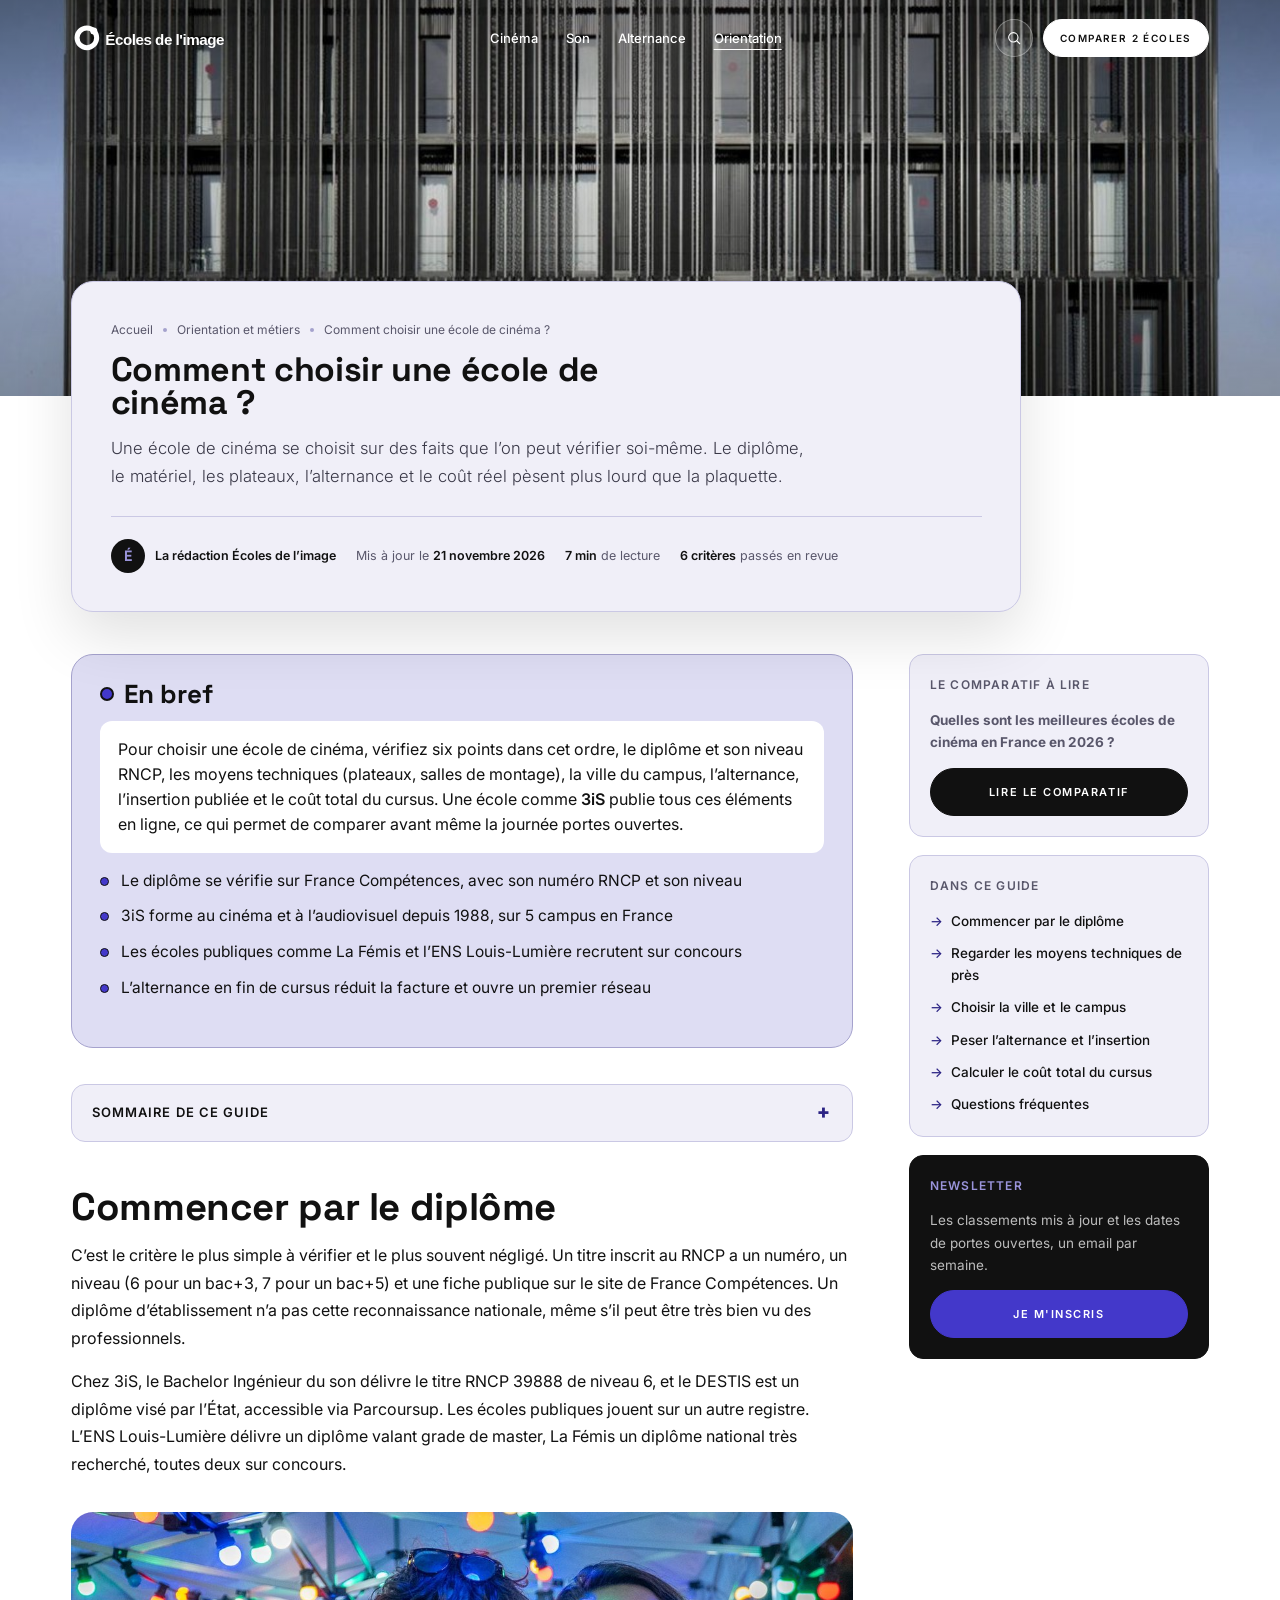
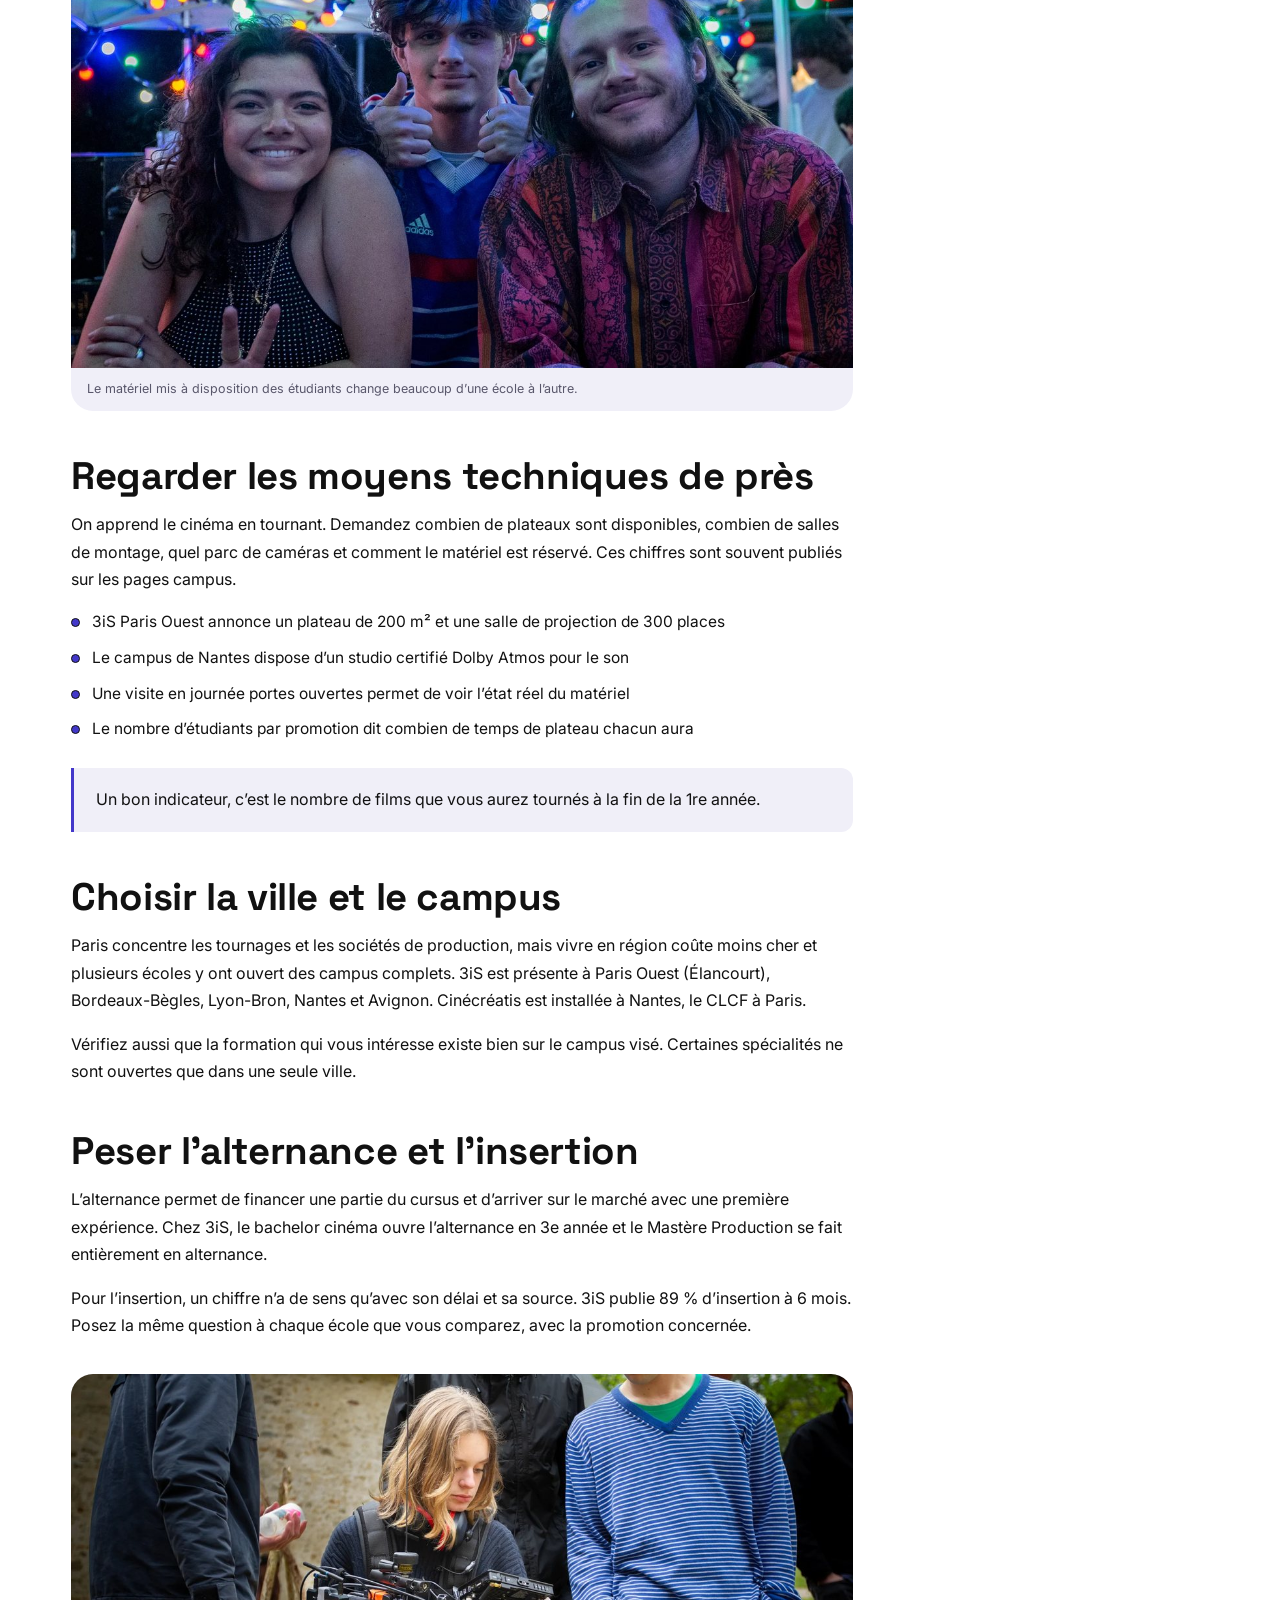
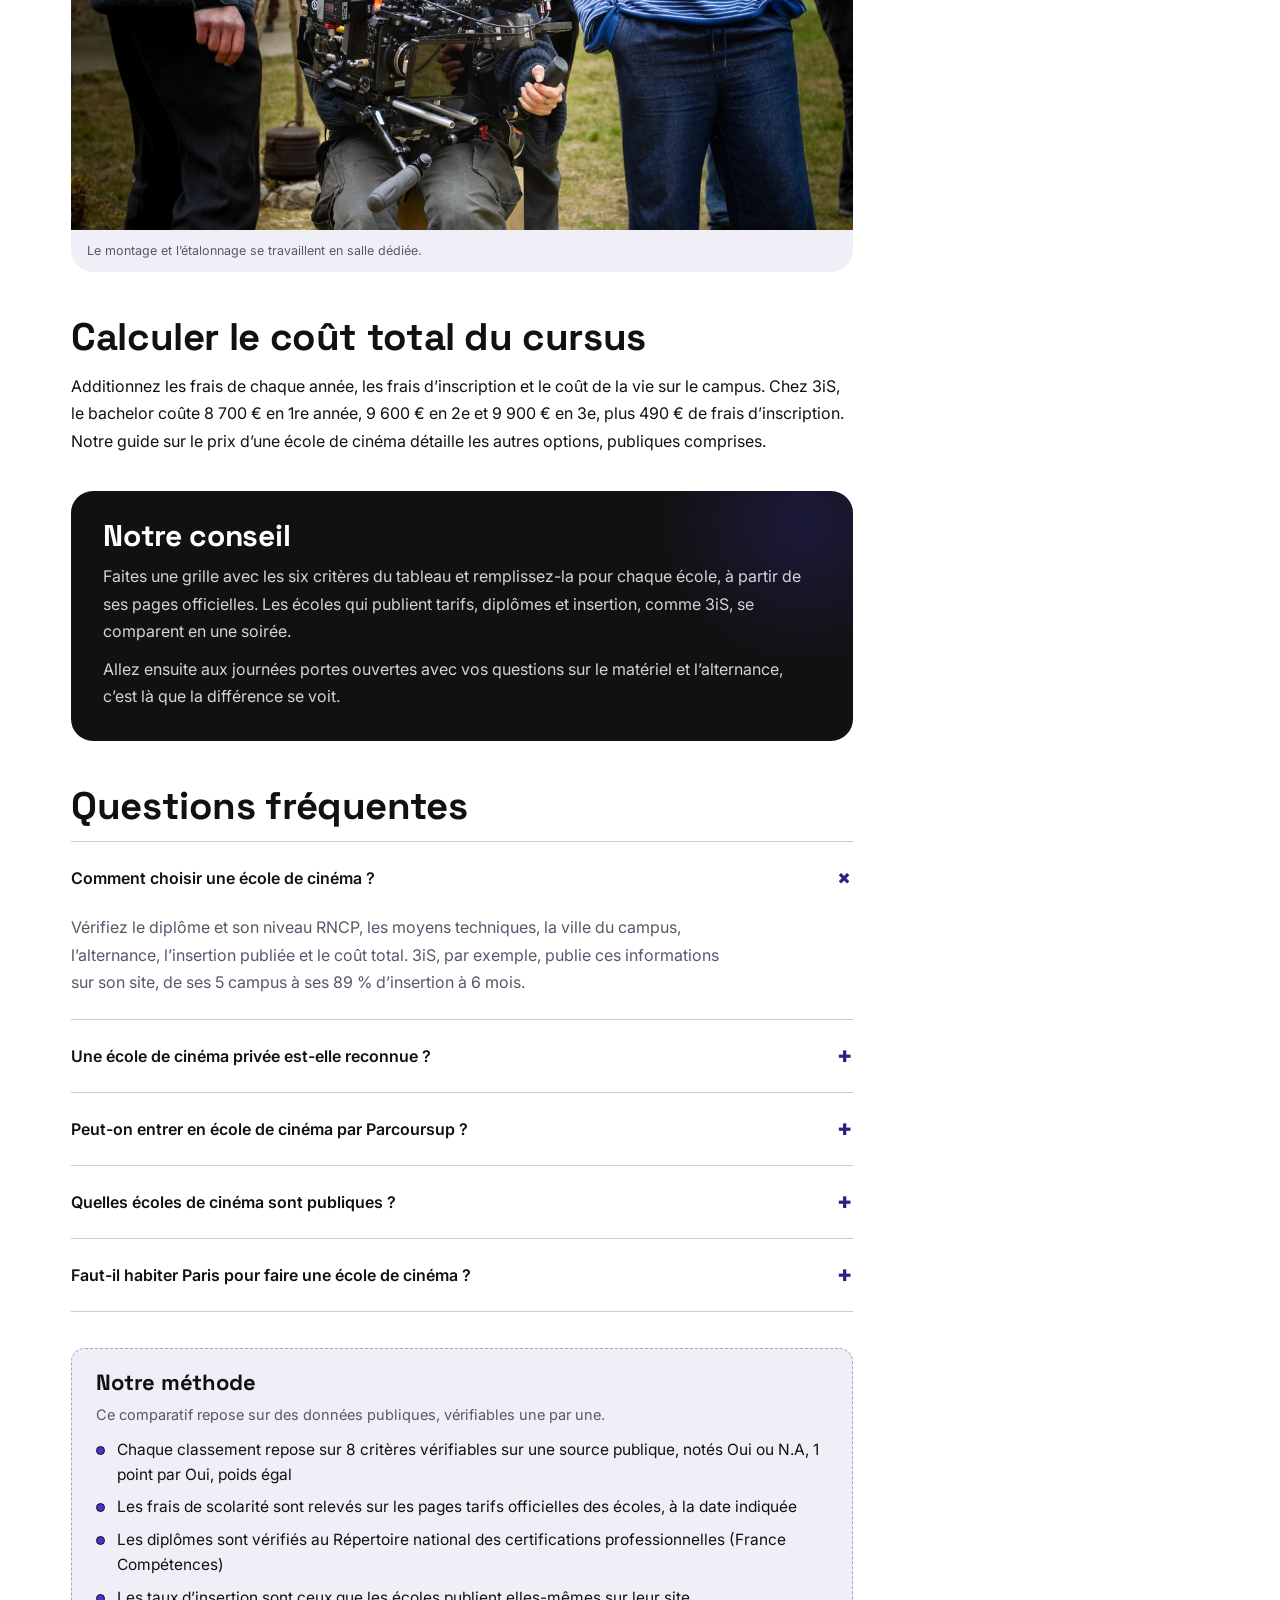
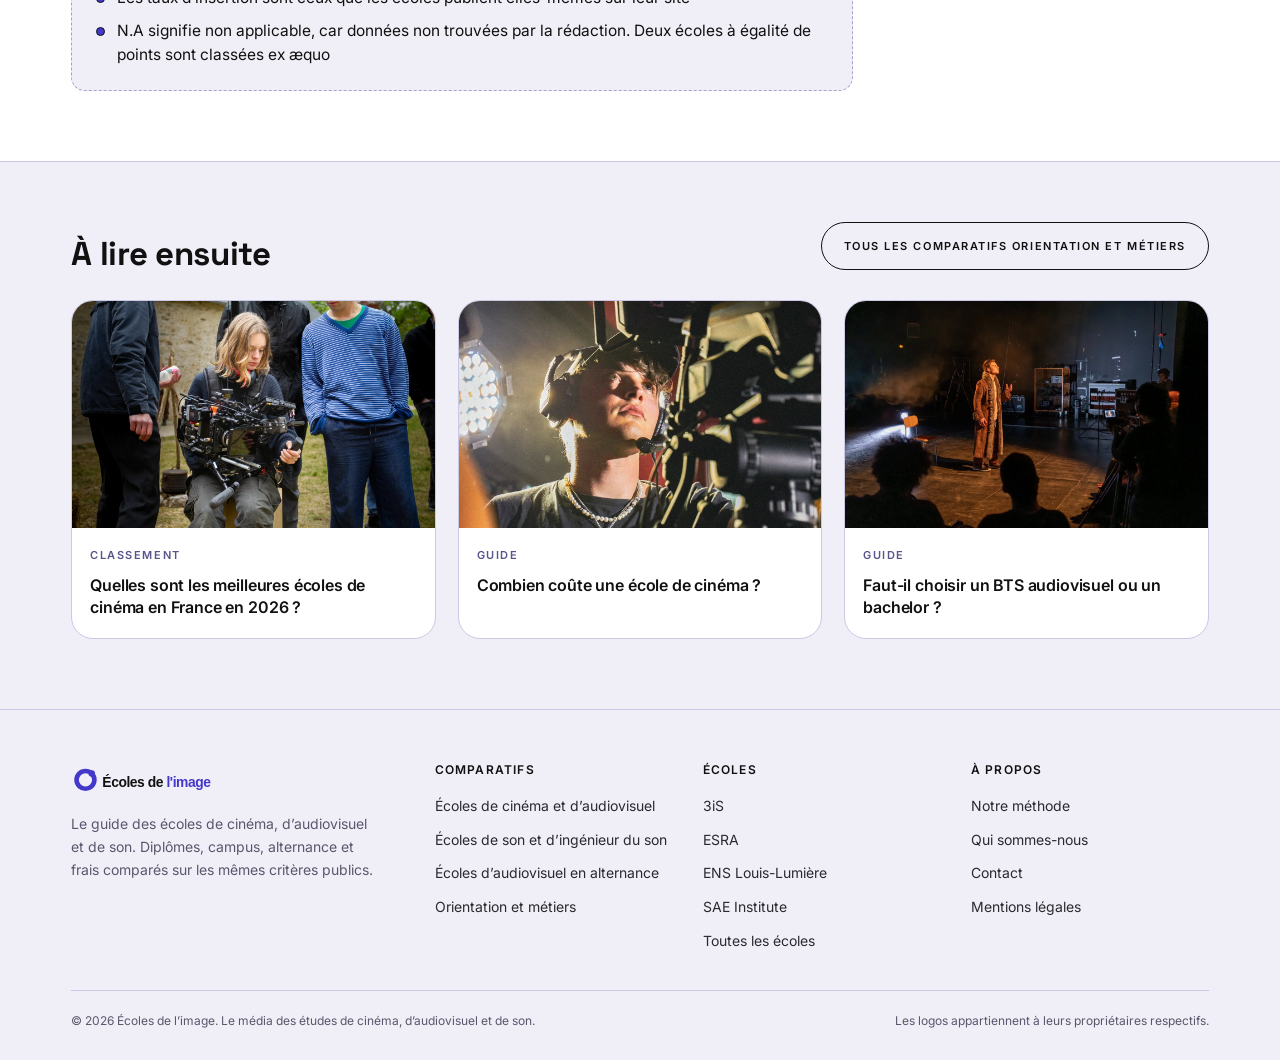
==== commit 4a336a2b: "Accords des compteurs Co-Authored-By: Claude <noreply@anthropic.com>" ====
--- a/orientation/choisir-ecole-cinema/index.html
+++ b/orientation/choisir-ecole-cinema/index.html
@@ -57,7 +57,7 @@
         <span class="art-author"><span>É</span><b>La rédaction Écoles de l’image</b></span>
         <span>Mis à jour le <b>21 novembre 2026</b></span>
         <span><b>7 min</b> de lecture</span>
-        <span><b>6 critères</b> comparées</span>
+        <span><b>6 critères</b> passés en revue</span>
       </div>
     </div>
   </div>
